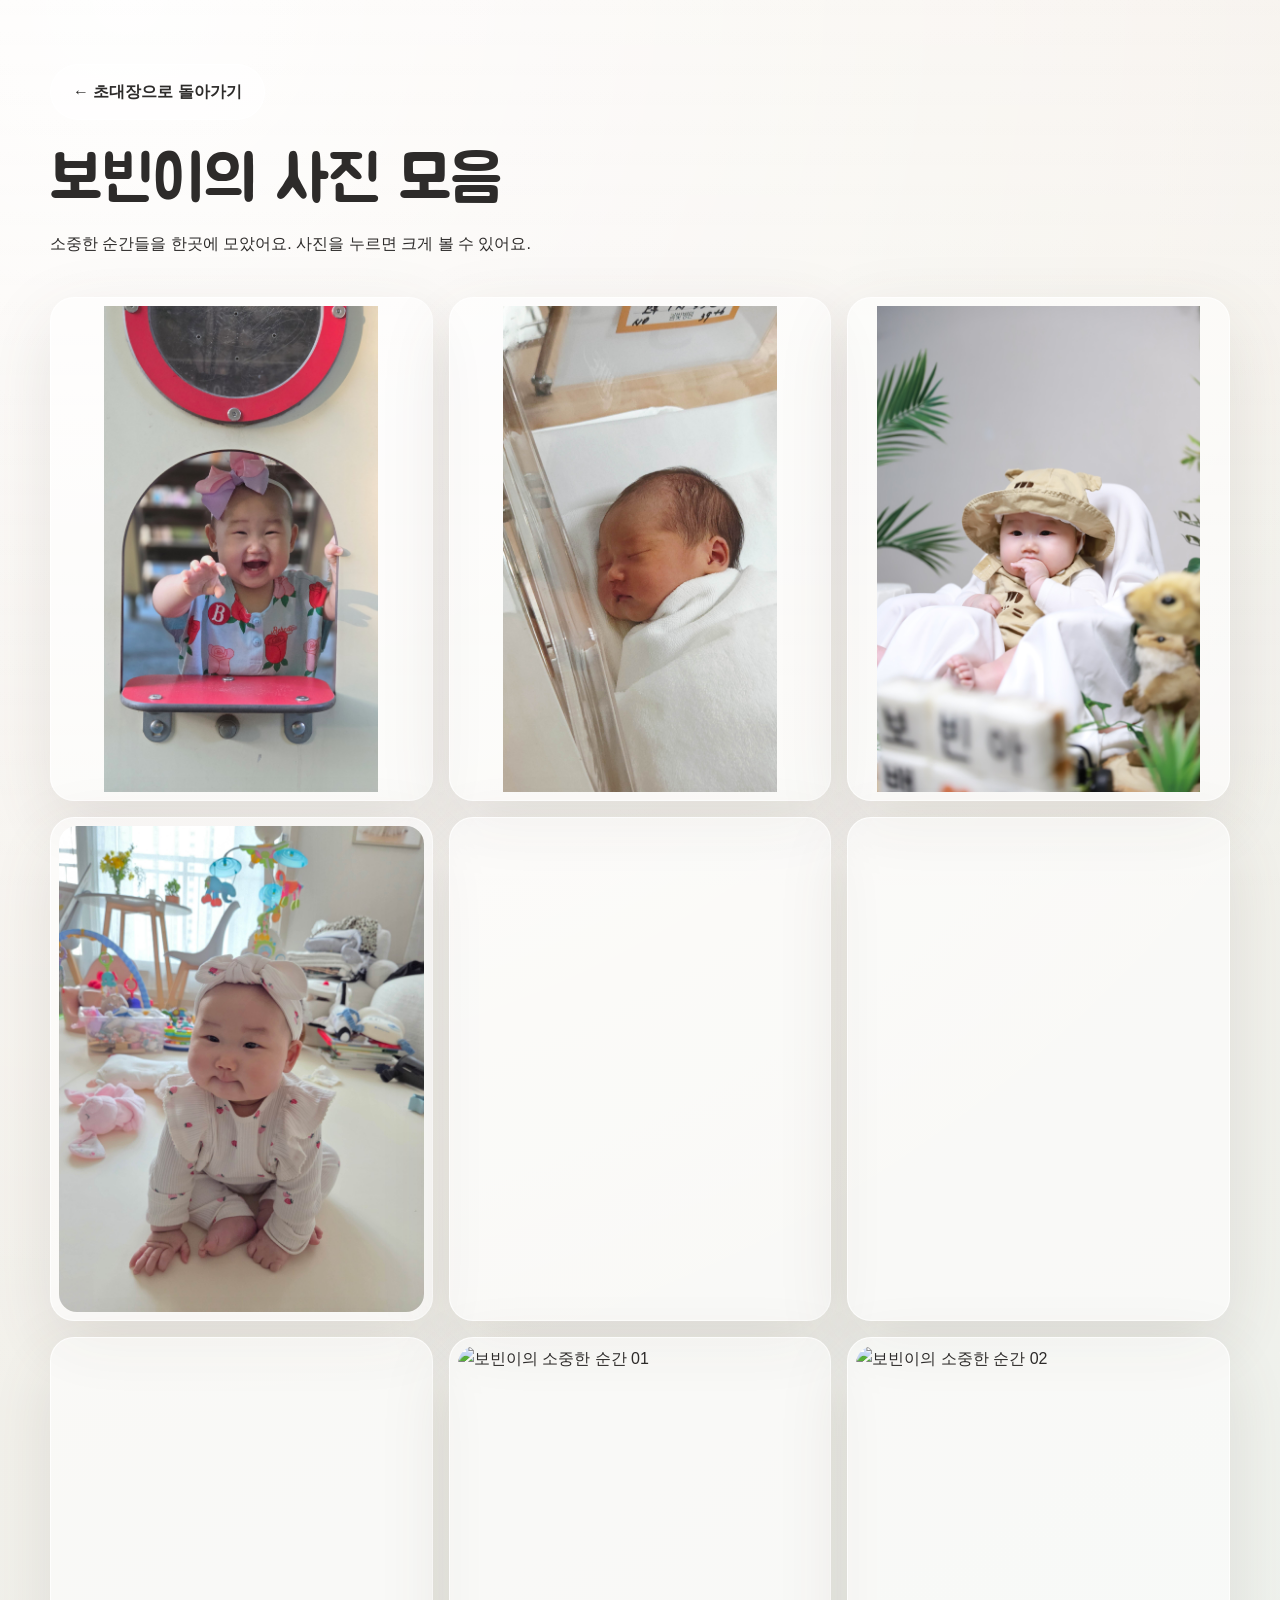
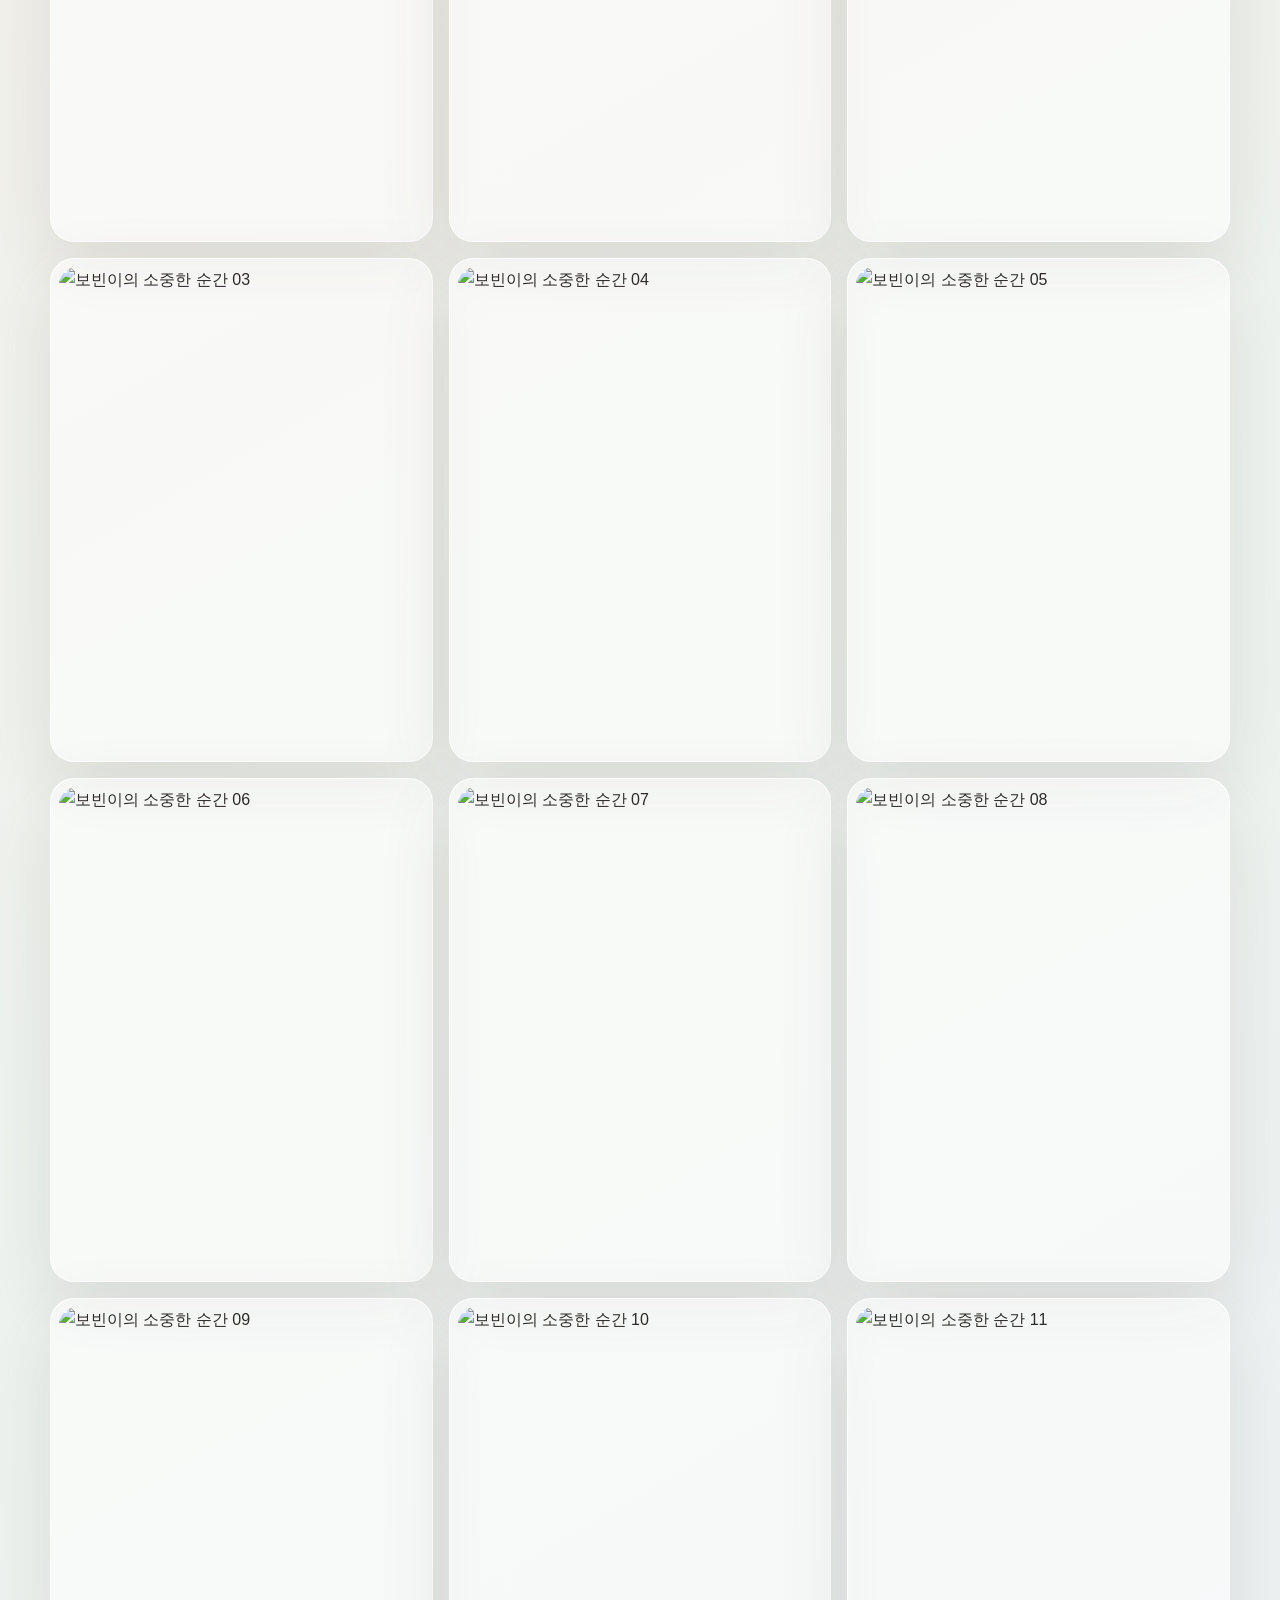
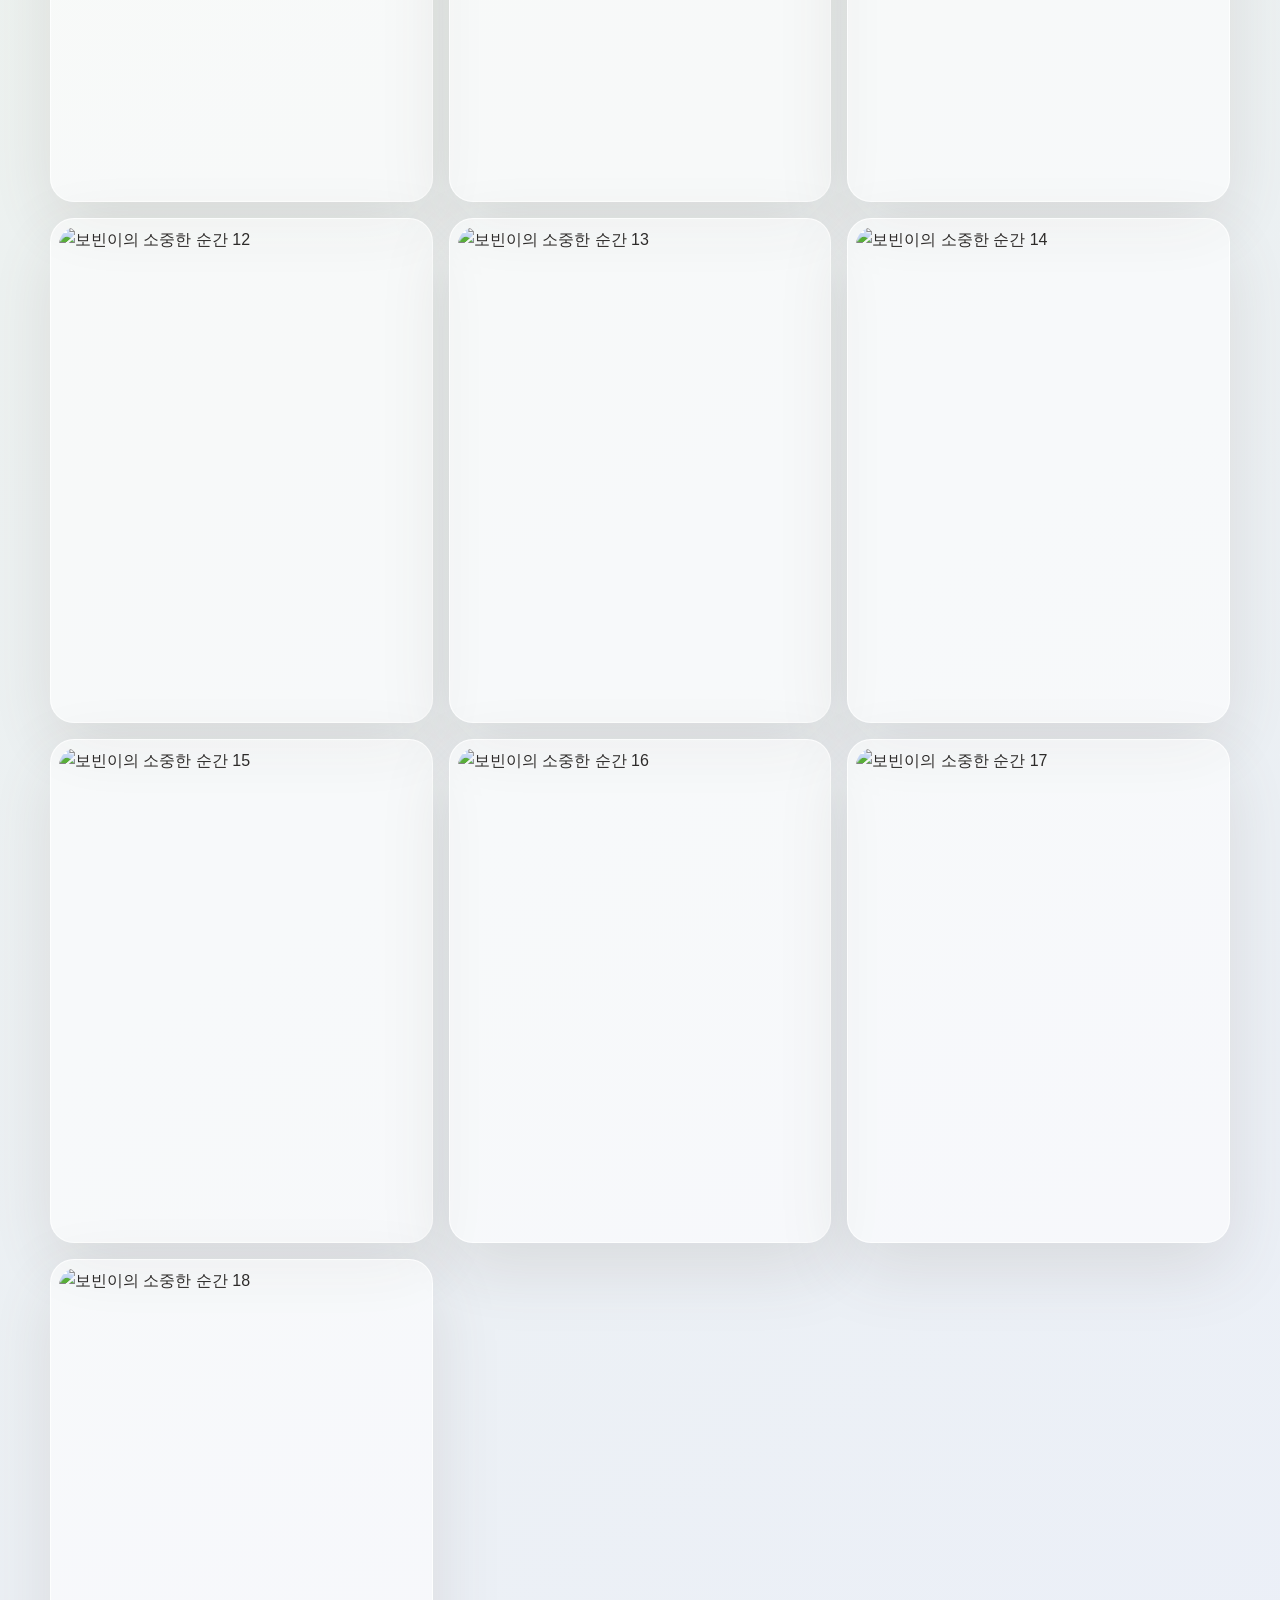
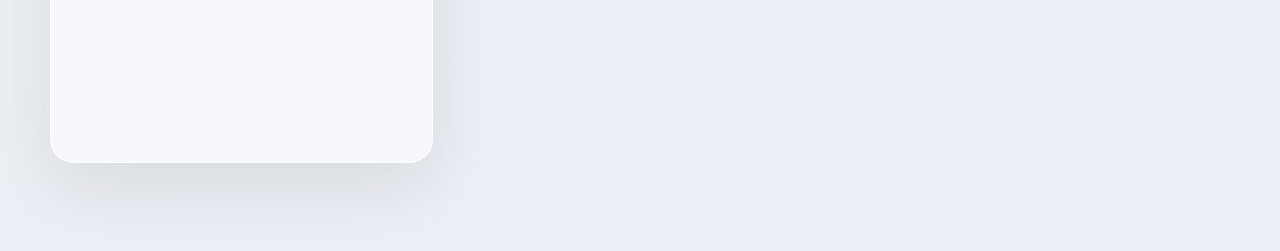
==== all-photos.html @ 9f77b9da "Add files via upload" ====
<!DOCTYPE html>
<html lang="ko">
<head>
<meta charset="UTF-8">
<meta name="viewport" content="width=device-width, initial-scale=1">
<title>보빈이의 사진 모음</title>
<link rel="stylesheet" href="https://fonts.googleapis.com/css2?family=Jua&display=swap">
<link rel="stylesheet" href="styles.css?v=all-photos-6">
<style>
.album-heading { padding: 36px 0 24px; }
.album-heading h1 { font-size: clamp(36px, 7vw, 64px); margin: 24px 0 12px; }
.album-grid { display:grid; grid-template-columns:repeat(3,minmax(0,1fr)); gap:16px; }
.album-grid a { padding:8px; border-radius:24px; background:var(--glass-strong); border:1px solid var(--line); box-shadow:var(--shadow); }
.album-grid img { aspect-ratio:3 / 4; object-fit:contain; border-radius:18px; height:auto; }
.album-grid a:focus-visible { outline:3px solid var(--ink); outline-offset:4px; }
@media(max-width:680px) { .album-grid { grid-template-columns:repeat(2,minmax(0,1fr)); gap:10px; } }
</style>
</head>
<body>
<main class="section">
<header class="album-heading">
<a class="button secondary" href="index.html#gallery">← 초대장으로 돌아가기</a>
<h1>보빈이의 사진 모음</h1>
<p>소중한 순간들을 한곳에 모았어요. 사진을 누르면 크게 볼 수 있어요.</p>
</header>
<div class="album-grid">
<a href="assets/hero-placeholder.jpg" target="_blank" rel="noopener"><img src="assets/hero-placeholder.jpg" alt="보빈이의 첫 생일 사진" loading="lazy" decoding="async"></a>
<a href="assets/photo-1.jpeg" target="_blank" rel="noopener"><img src="assets/photo-1.jpeg" alt="1 month placeholder" loading="lazy" decoding="async"></a>
<a href="assets/photo-2.jpeg" target="_blank" rel="noopener"><img src="assets/photo-2.jpeg" alt="3 months placeholder" loading="lazy" decoding="async"></a>
<a href="assets/photo-3.jpeg" target="_blank" rel="noopener"><img src="assets/photo-3.jpeg" alt="6 months placeholder" loading="lazy" decoding="async"></a>
<a href="assets/photo-4.jpg" target="_blank" rel="noopener"><img src="assets/photo-4.jpg" alt="9 months placeholder" loading="lazy" decoding="async"></a>
<a href="assets/photo-5.jpg" target="_blank" rel="noopener"><img src="assets/photo-5.jpg" alt="12 months placeholder" loading="lazy" decoding="async"></a>
<a href="assets/photo-6.jpeg" target="_blank" rel="noopener"><img src="assets/photo-6.jpeg" alt="12 months placeholder" loading="lazy" decoding="async"></a>
<a href="assets/gallery-01.jpg" target="_blank" rel="noopener"><img src="assets/gallery-01.jpg" alt="보빈이의 소중한 순간 01" loading="lazy" decoding="async"></a>
<a href="assets/gallery-02.jpg" target="_blank" rel="noopener"><img src="assets/gallery-02.jpg" alt="보빈이의 소중한 순간 02" loading="lazy" decoding="async"></a>
<a href="assets/gallery-03.jpg" target="_blank" rel="noopener"><img src="assets/gallery-03.jpg" alt="보빈이의 소중한 순간 03" loading="lazy" decoding="async"></a>
<a href="assets/gallery-04.jpg" target="_blank" rel="noopener"><img src="assets/gallery-04.jpg" alt="보빈이의 소중한 순간 04" loading="lazy" decoding="async"></a>
<a href="assets/gallery-05.jpg" target="_blank" rel="noopener"><img src="assets/gallery-05.jpg" alt="보빈이의 소중한 순간 05" loading="lazy" decoding="async"></a>
<a href="assets/gallery-06.jpg" target="_blank" rel="noopener"><img src="assets/gallery-06.jpg" alt="보빈이의 소중한 순간 06" loading="lazy" decoding="async"></a>
<a href="assets/gallery-07.jpg" target="_blank" rel="noopener"><img src="assets/gallery-07.jpg" alt="보빈이의 소중한 순간 07" loading="lazy" decoding="async"></a>
<a href="assets/gallery-08.jpg" target="_blank" rel="noopener"><img src="assets/gallery-08.jpg" alt="보빈이의 소중한 순간 08" loading="lazy" decoding="async"></a>
<a href="assets/gallery-09.jpg" target="_blank" rel="noopener"><img src="assets/gallery-09.jpg" alt="보빈이의 소중한 순간 09" loading="lazy" decoding="async"></a>
<a href="assets/gallery-10.jpg" target="_blank" rel="noopener"><img src="assets/gallery-10.jpg" alt="보빈이의 소중한 순간 10" loading="lazy" decoding="async"></a>
<a href="assets/gallery-11.jpg" target="_blank" rel="noopener"><img src="assets/gallery-11.jpg" alt="보빈이의 소중한 순간 11" loading="lazy" decoding="async"></a>
<a href="assets/gallery-12.jpg" target="_blank" rel="noopener"><img src="assets/gallery-12.jpg" alt="보빈이의 소중한 순간 12" loading="lazy" decoding="async"></a>
<a href="assets/gallery-13.jpg" target="_blank" rel="noopener"><img src="assets/gallery-13.jpg" alt="보빈이의 소중한 순간 13" loading="lazy" decoding="async"></a>
<a href="assets/gallery-14.jpg" target="_blank" rel="noopener"><img src="assets/gallery-14.jpg" alt="보빈이의 소중한 순간 14" loading="lazy" decoding="async"></a>
<a href="assets/gallery-15.jpg" target="_blank" rel="noopener"><img src="assets/gallery-15.jpg" alt="보빈이의 소중한 순간 15" loading="lazy" decoding="async"></a>
<a href="assets/gallery-16.jpg" target="_blank" rel="noopener"><img src="assets/gallery-16.jpg" alt="보빈이의 소중한 순간 16" loading="lazy" decoding="async"></a>
<a href="assets/gallery-17.jpg" target="_blank" rel="noopener"><img src="assets/gallery-17.jpg" alt="보빈이의 소중한 순간 17" loading="lazy" decoding="async"></a>
<a href="assets/gallery-18.jpg" target="_blank" rel="noopener"><img src="assets/gallery-18.jpg" alt="보빈이의 소중한 순간 18" loading="lazy" decoding="async"></a>
</div>
</main>
</body>
</html>
---- styles.css ----
:root {
  --font-display: 'Jua', 'Pretendard', 'Apple SD Gothic Neo', 'Noto Sans KR', 'Malgun Gothic', sans-serif;
  --font-body: 'Pretendard', 
                 'Apple SD Gothic Neo',
                 'Noto Sans KR',
                 sans-serif;

  --font-text: "Pretendard Variable", Pretendard, -apple-system, BlinkMacSystemFont,
    "Apple SD Gothic Neo", "Noto Sans KR", "Malgun Gothic", "Segoe UI", sans-serif;
  --bg: #f5f0ea;
  --ink: #2d2b2a;
  --muted: #756f69;
  --glass: rgba(255, 255, 255, 0.34);
  --glass-strong: rgba(255, 255, 255, 0.56);
  --line: rgba(255, 255, 255, 0.72);
  --shadow: 0 24px 70px rgba(84, 72, 62, 0.13);
  --radius: 32px;
}

* { box-sizing: border-box; }
html { scroll-behavior: smooth; }
body {
  margin: 0;
  color: var(--ink);
  font-family: var(--font-text);
  font-size: 16px;
  line-height: 1.65;
  word-break: keep-all;
  overflow-wrap: anywhere;
  background:
    radial-gradient(circle at 10% 0%, rgba(255,255,255,.96), transparent 28%),
    linear-gradient(150deg, #f7efe7 0%, #eef3ef 48%, #ebeff8 100%);
  min-height: 100vh;
  overflow-x: hidden;
}

body::before {
  content: "";
  position: fixed;
  inset: 0;
  pointer-events: none;
  background: linear-gradient(rgba(255,255,255,.15), rgba(255,255,255,.03));
  z-index: -1;
}

a { color: inherit; text-decoration: none; }
img { width: 100%; display: block; }

.section {
  width: min(1180px, calc(100% - 32px));
  margin: 0 auto;
  padding: 28px 0 88px;
}

.hero { padding-top: 20px; }
.nav {
  position: sticky;
  top: 14px;
  z-index: 20;
  display: flex;
  justify-content: space-between;
  align-items: center;
  margin-bottom: 34px;
}

.glass-panel,
.glass-pill,
.glass-frame {
  background: linear-gradient(145deg, rgba(255,255,255,.62), rgba(255,255,255,.20));
  border: 1px solid var(--line);
  box-shadow: var(--shadow), inset 0 1px 0 rgba(255,255,255,.85);
  backdrop-filter: blur(24px) saturate(140%);
  -webkit-backdrop-filter: blur(24px) saturate(140%);
}

.glass-panel { border-radius: var(--radius); }
.glass-pill { border-radius: 999px; padding: 12px 18px; }
.glass-frame { border-radius: 38px; padding: 12px; }

.brand { font-weight: 600; letter-spacing: .06em; }
.nav-links { display: flex; gap: 18px; font-size: 14px; color: var(--muted); }
.nav-links a:hover { color: var(--ink); }

.hero-grid {
  display: grid;
  grid-template-columns: 1.05fr .95fr;
  gap: 24px;
  align-items: stretch;
}

.hero-copy {
  min-height: 620px;
  padding: clamp(34px, 6vw, 72px);
  display: flex;
  flex-direction: column;
  justify-content: center;
}

.eyebrow {
  margin: 0 0 18px;
  font-size: 12px;
  letter-spacing: .08em;
  font-weight: 600;
  color: var(--muted);
}

h1, h2, p { margin-top: 0; }
h1 {
  font-size: clamp(56px, 8vw, 112px);
  line-height: 1.16;
  letter-spacing: -.025em;
  margin-bottom: 28px;
  font-weight: 500;
}
/* A quiet, Korean-capable display treatment without synthetic italics. */
.display-name, .serif { font-family: var(--font-text); font-style: normal; font-weight: 400; }
h1, h2, .quote { text-wrap: balance; }
button, input, select, textarea { font: inherit; }
.hero-grid > *, .party-card > *, .details-grid > * { min-width: 0; }
.hero-sub { font-size: clamp(22px, 2.7vw, 34px); line-height: 1.45; color: #4c4844; }
.hero-meta { display: flex; gap: 10px; flex-wrap: wrap; color: var(--muted); margin: 8px 0 26px; }

.hero-photo {
  position: relative;
  min-height: 620px;
  overflow: hidden;
}
.hero-photo img { height: 100%; object-fit: cover; border-radius: 28px; }
.floating-tag { position: absolute; right: 30px; bottom: 30px; font-size: 14px; }

.button {
  display: inline-flex;
  width: fit-content;
  align-items: center;
  justify-content: center;
  padding: 14px 22px;
  border-radius: 999px;
  font-weight: 600;
  transition: transform .25s ease, box-shadow .25s ease, background .25s ease;
}
.button:hover { transform: translateY(-2px); }
.button.primary { background: rgba(45,43,42,.92); color: white; box-shadow: 0 12px 24px rgba(45,43,42,.16); }
.button.secondary { background: var(--glass-strong); border: 1px solid rgba(255,255,255,.8); }
.button.large { padding: 16px 28px; }

.section-heading { max-width: 720px; margin-bottom: 30px; }
h2 { font-size: clamp(42px, 6vw, 76px); line-height: 1.25; letter-spacing: -.025em; font-weight: 500; margin-bottom: 18px; }
.section-heading > p:last-child, .soft-copy, .rsvp-card > p { color: var(--muted); font-size: 18px; line-height: 1.6; }

.timeline-grid {
  display: grid;
  grid-template-columns: repeat(2, minmax(0,1fr));
  gap: 20px;
}
.memory-card { padding: 12px; overflow: hidden; }
.memory-card img { aspect-ratio: 3 / 5; object-fit: cover; border-radius: 24px; }
.memory-card > div { display: flex; align-items: baseline; gap: 9px; padding: 18px 8px 8px; }
.memory-card span { font-size: 42px; font-weight: 600; letter-spacing: -.04em; }
.memory-card p { margin: 0; font-size: 12px; letter-spacing: .06em; color: var(--muted); }
.memory-card.wide { grid-column: 1 / -1; }
.memory-card.wide img { aspect-ratio: 1 / 1; }

.party-card {
  padding: clamp(30px, 5vw, 62px);
  display: grid;
  grid-template-columns: 1fr 1fr;
  gap: 36px 56px;
}
.details-grid { display: grid; grid-template-columns: 1fr 1fr; gap: 18px; }
.detail-block { padding: 22px; border-radius: 24px; background: rgba(255,255,255,.28); border: 1px solid rgba(255,255,255,.55); }
.detail-block.full { grid-column: 1 / -1; }
.detail-block span { display: block; font-size: 11px; letter-spacing: .06em; color: var(--muted); margin-bottom: 10px; }
.detail-block strong { font-size: 20px; }
.detail-block p { color: var(--muted); margin: 6px 0 0; }
.button-row { grid-column: 1 / -1; display: flex; gap: 12px; flex-wrap: wrap; }

.quote-section { padding-top: 14px; }
.quote-card { text-align: center; padding: 70px 24px; }
.quote-mark { font-family: var(--font-text); font-size: 90px; line-height: .5; margin-bottom: 22px; opacity: .35; }
.quote { font-family: var(--font-text); font-style: normal; font-weight: 400; letter-spacing: -.015em; font-size: clamp(30px, 5vw, 56px); line-height: 1.45; }
.signature { color: var(--muted); margin-bottom: 0; }

.rsvp-card { text-align: center; padding: clamp(44px, 7vw, 90px) 24px; }
.rsvp-card p { max-width: 620px; margin: 0 auto 26px; }
.rsvp-card .button { margin: 0 auto; }

.footer { padding-bottom: 36px; display: flex; justify-content: center; }
.footer-pill { font-size: 13px; color: var(--muted); }

.ambient {
  position: fixed;
  border-radius: 50%;
  filter: blur(40px);
  opacity: .45;
  z-index: -2;
  animation: float 16s ease-in-out infinite alternate;
}
.ambient-one { width: 340px; height: 340px; background: #ffd8c4; top: 8%; left: -80px; }
.ambient-two { width: 420px; height: 420px; background: #cfdcff; top: 36%; right: -140px; animation-delay: -5s; }
.ambient-three { width: 300px; height: 300px; background: #d6eadf; bottom: 4%; left: 22%; animation-delay: -9s; }

.reveal { opacity: 0; transform: translateY(24px); transition: opacity .8s ease, transform .8s ease; }
.reveal.visible { opacity: 1; transform: none; }
.delay-1 { transition-delay: .12s; }

@keyframes float {
  from { transform: translate3d(0,0,0) scale(1); }
  to { transform: translate3d(30px,-20px,0) scale(1.08); }
}

@media (max-width: 820px) {
  .section { width: min(100% - 20px, 680px); padding-bottom: 62px; }
  .nav { top: 8px; flex-wrap: wrap; gap: 10px; }
  .nav-links { gap: 12px; }
  .hero-grid, .party-card { grid-template-columns: 1fr; }
  .hero-copy, .hero-photo { min-height: auto; }
  .hero-copy { padding: 42px 28px; }
  .hero-photo { aspect-ratio: 4 / 5; }
  .timeline-grid { gap: 12px; }
  .memory-card { padding: 8px; }
  .memory-card span { font-size: 34px; }
  .party-card { gap: 24px; }
}

@media (max-width: 520px) {
  .nav-links a:nth-child(1) { display: none; }
  .hero-copy { padding: 38px 24px; border-radius: 28px; }
  h1 { font-size: clamp(40px, 11vw, 58px); }
  .hero-sub { font-size: 23px; }
  .timeline-grid { grid-template-columns: 1fr; }
  .memory-card.wide { grid-column: auto; }
  .memory-card.wide img { aspect-ratio: 4 / 3; }
  .details-grid { grid-template-columns: 1fr; }
  .detail-block.full { grid-column: auto; }
  .button-row .button { flex: 1; }
}

@media (prefers-reduced-motion: reduce) {
  *, *::before, *::after { scroll-behavior: auto !important; animation: none !important; transition: none !important; }
  .reveal { opacity: 1; transform: none; }
}

/* Use the loaded Jua font for display text at every screen size. */
h1, h2, h3, .baby-name, .display-name, .serif,
.hero-title, .section-title, .brand, .eyebrow,
.floating-tag, .memory-card span, .memory-card p,
.detail-block > span {
  font-family: var(--font-display);
  font-weight: 400;
  font-style: normal;
  letter-spacing: 0;
}

/* Supporting copy and controls retain the readable Korean sans-serif. */
.button, button, input, select, textarea {
  font-family: var(--font-text);
}

/* One shared glass frame for the invitation and hero photograph. */
.hero-card {
  gap: 0;
  padding: 12px;
  overflow: hidden;
}
.hero-card .hero-copy {
  min-height: 0;
  padding: clamp(28px, 4vw, 56px);
}
.hero-card .hero-photo {
  min-height: 0;
  border-radius: 24px;
  overflow: hidden;
}
.hero-card .hero-photo img {
  height: 100%;
  min-height: 100%;
  object-fit: cover;
  border-radius: 24px;
}
@media (max-width: 820px) {
  .hero-card .hero-copy { padding: 30px 20px; }
  .hero-card .hero-photo { aspect-ratio: 4 / 5; }
  .hero-card .floating-tag { right: 16px; bottom: 16px; }
}
@media (max-width: 520px) {
  .hero-card { padding: 10px; border-radius: 28px; }
  .hero-card .hero-copy { padding: 26px 14px 30px; }
  .hero-card .hero-photo,
  .hero-card .hero-photo img { border-radius: 20px; }
}

/* One photo at a time, in a shared glass frame. */
.gallery-slider { width: min(100%, 620px); margin: 0 auto; padding: 12px; }
.gallery-viewport { overflow: hidden; border-radius: 22px; touch-action: pan-y pinch-zoom; }
.gallery-slide[hidden] { display: none; }
.gallery-slide img { width: 100%; height: auto; aspect-ratio: 3 / 4; object-fit: contain; background: rgba(255,255,255,.3); }
.gallery-controls { display: flex; align-items: center; justify-content: center; gap: 28px; padding: 16px 0 4px; }
.gallery-controls button { width: 48px; height: 48px; border-radius: 50%; border: 1px solid var(--line); background: var(--glass-strong); color: var(--ink); cursor: pointer; font-size: 22px; }
.gallery-controls button:hover { background: white; }
.gallery-counter { min-width: 64px; text-align: center; font-variant-numeric: tabular-nums; }
.gallery-slider:focus-visible, .gallery-controls button:focus-visible { outline: 3px solid var(--ink); outline-offset: 4px; }
@media (max-width: 520px) { .gallery-slider { padding: 8px; border-radius: 28px; } .gallery-viewport { border-radius: 20px; } }
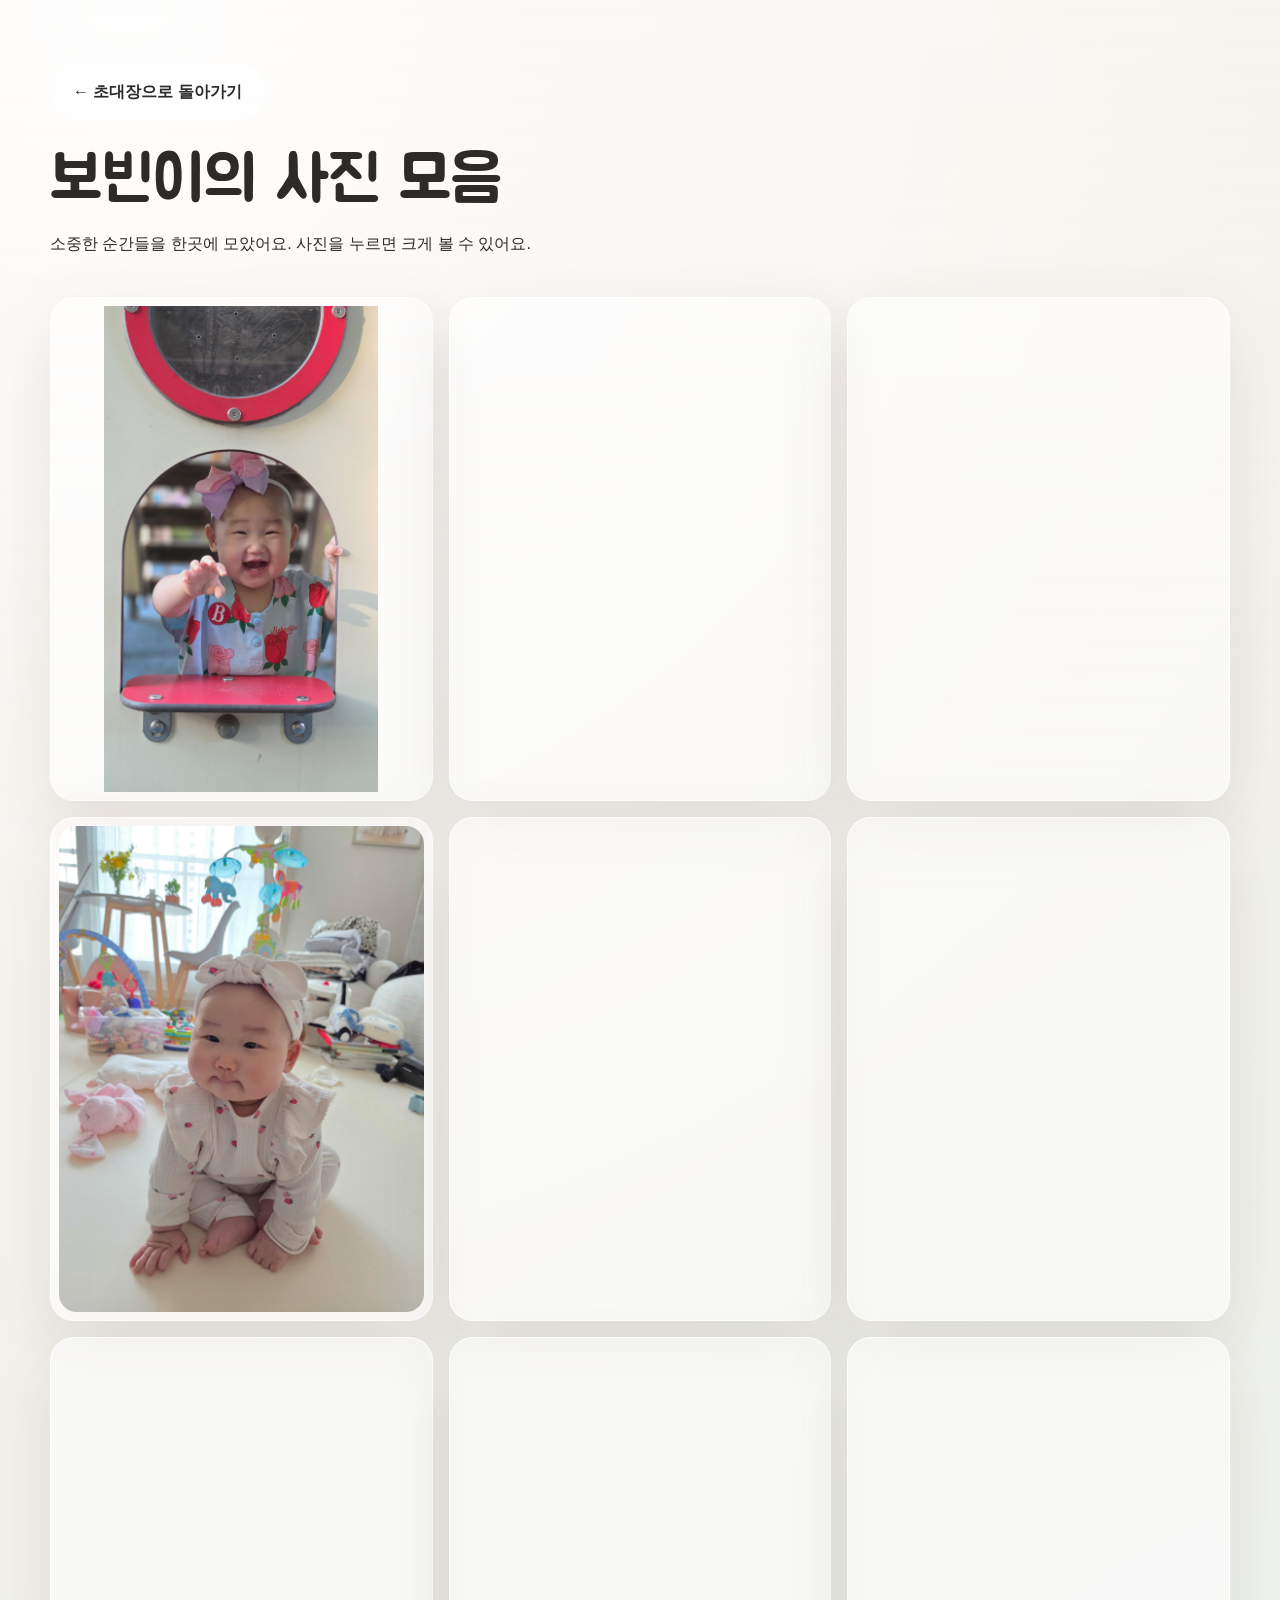
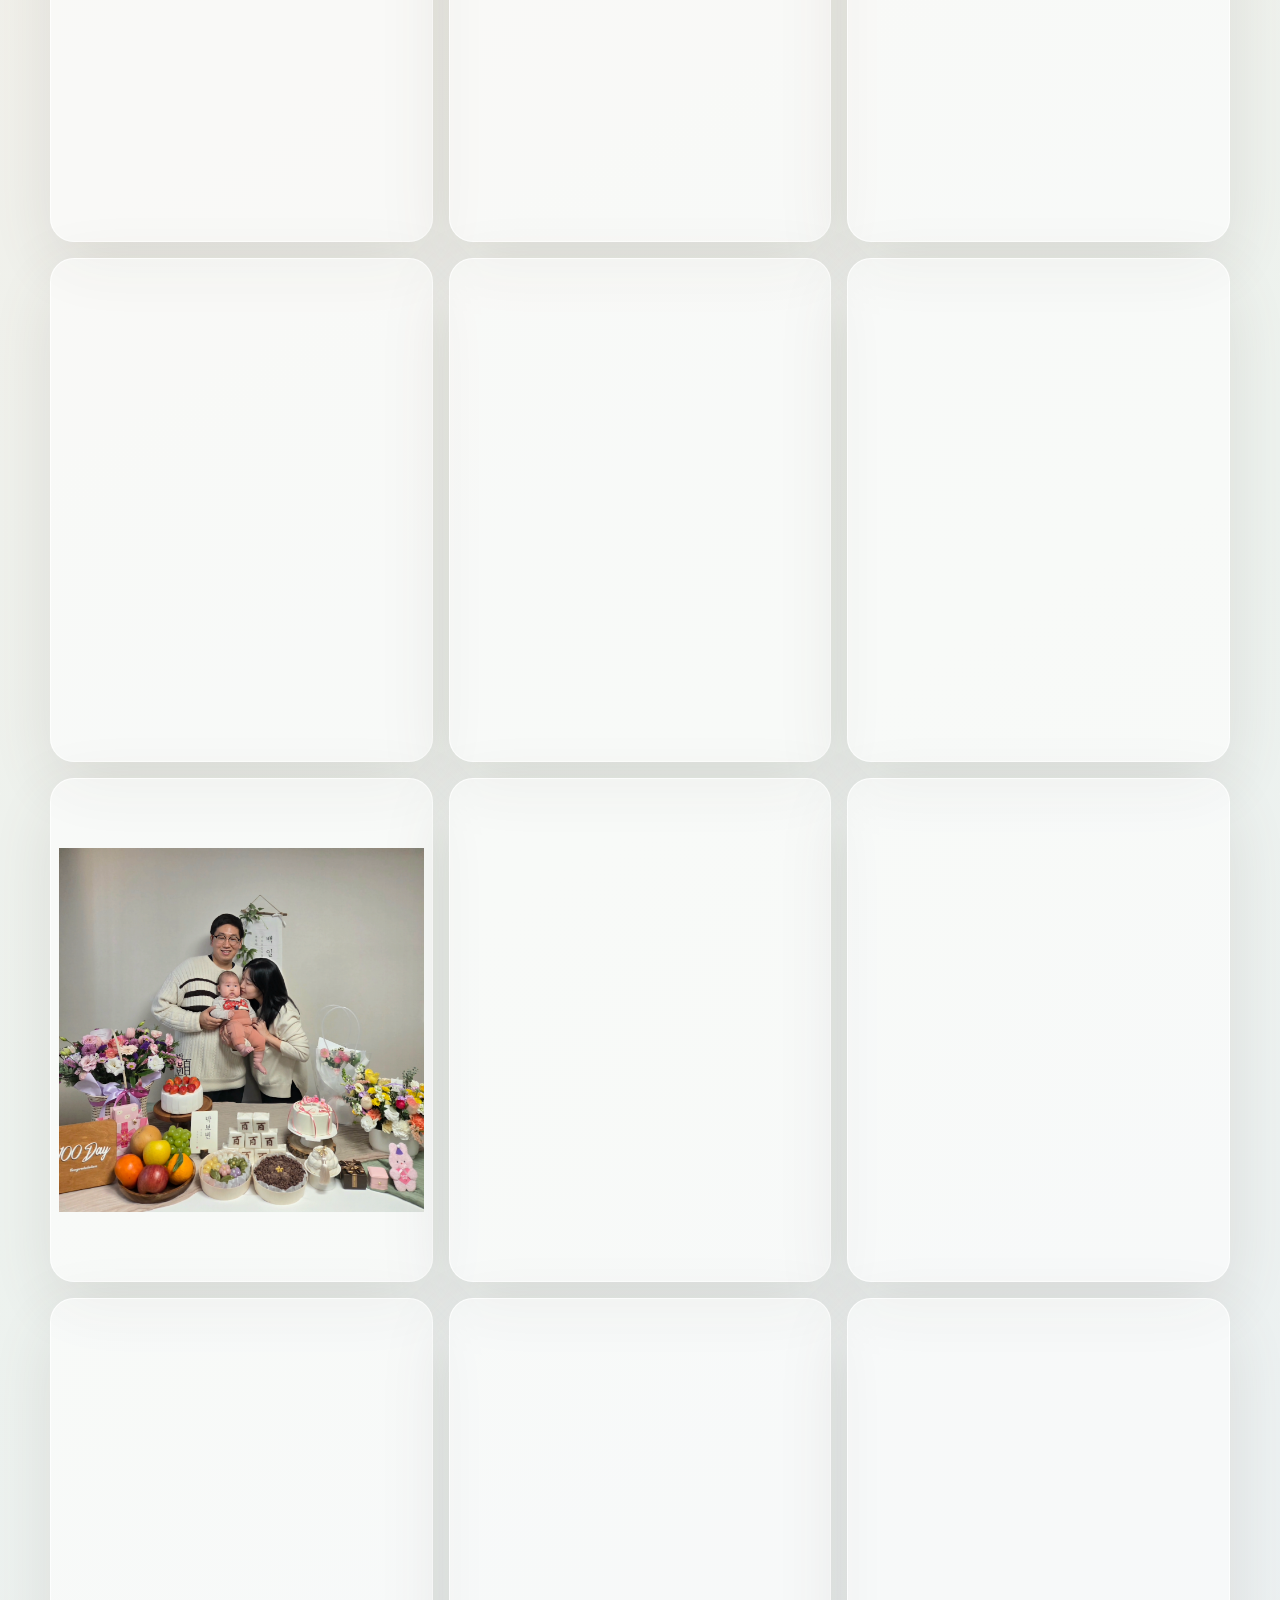
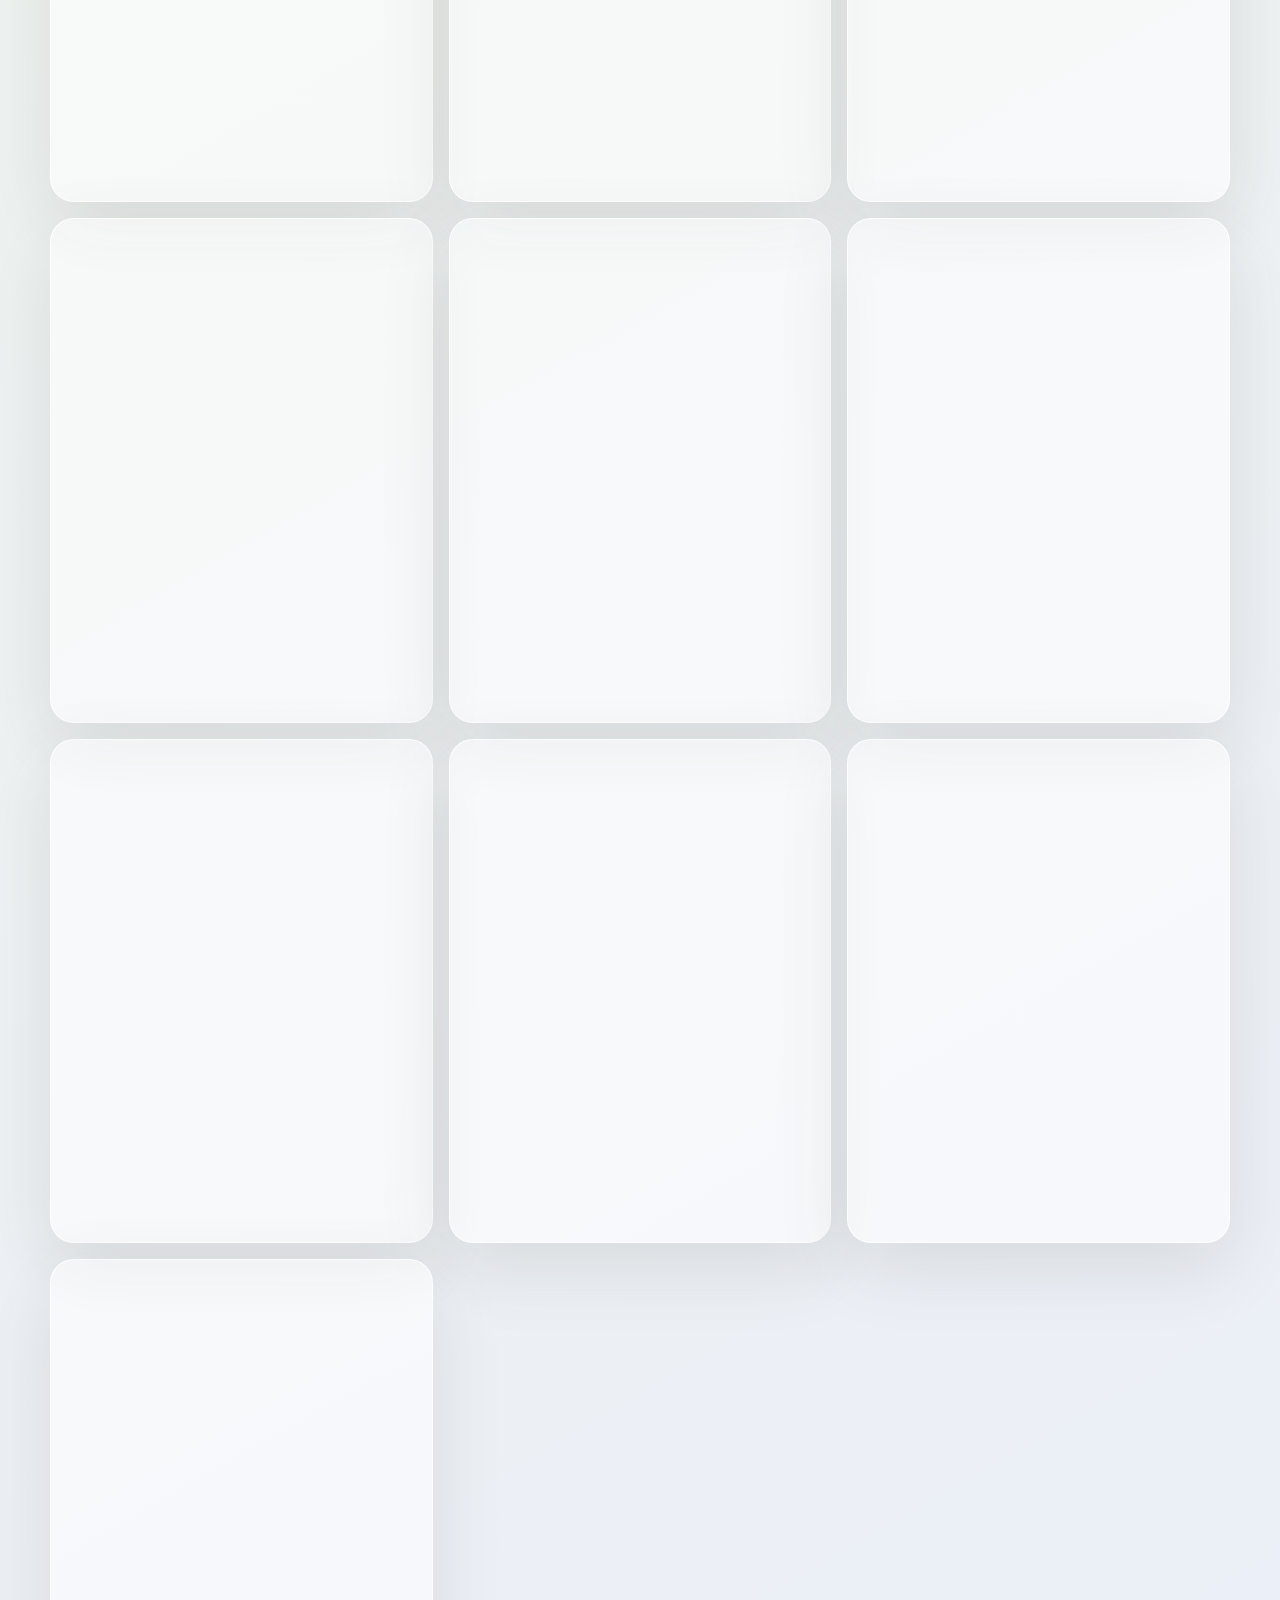
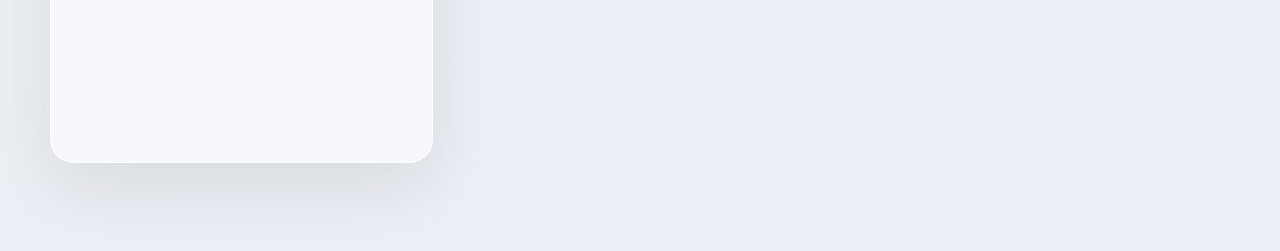
==== commit 3a7932c1: "Add files via upload" ====
--- a/all-photos.html
+++ b/all-photos.html
@@ -31,24 +31,24 @@
 <a href="assets/photo-4.jpg" target="_blank" rel="noopener"><img src="assets/photo-4.jpg" alt="9 months placeholder" loading="lazy" decoding="async"></a>
 <a href="assets/photo-5.jpg" target="_blank" rel="noopener"><img src="assets/photo-5.jpg" alt="12 months placeholder" loading="lazy" decoding="async"></a>
 <a href="assets/photo-6.jpeg" target="_blank" rel="noopener"><img src="assets/photo-6.jpeg" alt="12 months placeholder" loading="lazy" decoding="async"></a>
-<a href="assets/gallery-01.jpg" target="_blank" rel="noopener"><img src="assets/gallery-01.jpg" alt="보빈이의 소중한 순간 01" loading="lazy" decoding="async"></a>
-<a href="assets/gallery-02.jpg" target="_blank" rel="noopener"><img src="assets/gallery-02.jpg" alt="보빈이의 소중한 순간 02" loading="lazy" decoding="async"></a>
-<a href="assets/gallery-03.jpg" target="_blank" rel="noopener"><img src="assets/gallery-03.jpg" alt="보빈이의 소중한 순간 03" loading="lazy" decoding="async"></a>
-<a href="assets/gallery-04.jpg" target="_blank" rel="noopener"><img src="assets/gallery-04.jpg" alt="보빈이의 소중한 순간 04" loading="lazy" decoding="async"></a>
-<a href="assets/gallery-05.jpg" target="_blank" rel="noopener"><img src="assets/gallery-05.jpg" alt="보빈이의 소중한 순간 05" loading="lazy" decoding="async"></a>
-<a href="assets/gallery-06.jpg" target="_blank" rel="noopener"><img src="assets/gallery-06.jpg" alt="보빈이의 소중한 순간 06" loading="lazy" decoding="async"></a>
-<a href="assets/gallery-07.jpg" target="_blank" rel="noopener"><img src="assets/gallery-07.jpg" alt="보빈이의 소중한 순간 07" loading="lazy" decoding="async"></a>
-<a href="assets/gallery-08.jpg" target="_blank" rel="noopener"><img src="assets/gallery-08.jpg" alt="보빈이의 소중한 순간 08" loading="lazy" decoding="async"></a>
-<a href="assets/gallery-09.jpg" target="_blank" rel="noopener"><img src="assets/gallery-09.jpg" alt="보빈이의 소중한 순간 09" loading="lazy" decoding="async"></a>
-<a href="assets/gallery-10.jpg" target="_blank" rel="noopener"><img src="assets/gallery-10.jpg" alt="보빈이의 소중한 순간 10" loading="lazy" decoding="async"></a>
-<a href="assets/gallery-11.jpg" target="_blank" rel="noopener"><img src="assets/gallery-11.jpg" alt="보빈이의 소중한 순간 11" loading="lazy" decoding="async"></a>
-<a href="assets/gallery-12.jpg" target="_blank" rel="noopener"><img src="assets/gallery-12.jpg" alt="보빈이의 소중한 순간 12" loading="lazy" decoding="async"></a>
-<a href="assets/gallery-13.jpg" target="_blank" rel="noopener"><img src="assets/gallery-13.jpg" alt="보빈이의 소중한 순간 13" loading="lazy" decoding="async"></a>
-<a href="assets/gallery-14.jpg" target="_blank" rel="noopener"><img src="assets/gallery-14.jpg" alt="보빈이의 소중한 순간 14" loading="lazy" decoding="async"></a>
-<a href="assets/gallery-15.jpg" target="_blank" rel="noopener"><img src="assets/gallery-15.jpg" alt="보빈이의 소중한 순간 15" loading="lazy" decoding="async"></a>
-<a href="assets/gallery-16.jpg" target="_blank" rel="noopener"><img src="assets/gallery-16.jpg" alt="보빈이의 소중한 순간 16" loading="lazy" decoding="async"></a>
-<a href="assets/gallery-17.jpg" target="_blank" rel="noopener"><img src="assets/gallery-17.jpg" alt="보빈이의 소중한 순간 17" loading="lazy" decoding="async"></a>
-<a href="assets/gallery-18.jpg" target="_blank" rel="noopener"><img src="assets/gallery-18.jpg" alt="보빈이의 소중한 순간 18" loading="lazy" decoding="async"></a>
+<a href="assets/gallery-01.jpg" target="_blank" rel="noopener"><img src="assets/gallery - 1.png" alt="보빈이의 소중한 순간 01" loading="lazy" decoding="async"></a>
+<a href="assets/gallery-02.jpg" target="_blank" rel="noopener"><img src="assets/gallery - 2.png" alt="보빈이의 소중한 순간 02" loading="lazy" decoding="async"></a>
+<a href="assets/gallery-03.jpg" target="_blank" rel="noopener"><img src="assets/gallery - 3.png" alt="보빈이의 소중한 순간 03" loading="lazy" decoding="async"></a>
+<a href="assets/gallery-04.jpg" target="_blank" rel="noopener"><img src="assets/gallery - 4.png" alt="보빈이의 소중한 순간 04" loading="lazy" decoding="async"></a>
+<a href="assets/gallery-05.jpg" target="_blank" rel="noopener"><img src="assets/gallery - 5.png" alt="보빈이의 소중한 순간 05" loading="lazy" decoding="async"></a>
+<a href="assets/gallery-06.jpg" target="_blank" rel="noopener"><img src="assets/gallery - 6.png" alt="보빈이의 소중한 순간 06" loading="lazy" decoding="async"></a>
+<a href="assets/gallery-07.jpg" target="_blank" rel="noopener"><img src="assets/gallery - 7.png" alt="보빈이의 소중한 순간 07" loading="lazy" decoding="async"></a>
+<a href="assets/gallery-08.jpg" target="_blank" rel="noopener"><img src="assets/gallery - 8.png" alt="보빈이의 소중한 순간 08" loading="lazy" decoding="async"></a>
+<a href="assets/gallery-09.jpg" target="_blank" rel="noopener"><img src="assets/gallery - 9.png" alt="보빈이의 소중한 순간 09" loading="lazy" decoding="async"></a>
+<a href="assets/gallery-10.jpg" target="_blank" rel="noopener"><img src="assets/gallery - 10.png" alt="보빈이의 소중한 순간 10" loading="lazy" decoding="async"></a>
+<a href="assets/gallery-11.jpg" target="_blank" rel="noopener"><img src="assets/gallery - 11.png" alt="보빈이의 소중한 순간 11" loading="lazy" decoding="async"></a>
+<a href="assets/gallery-12.jpg" target="_blank" rel="noopener"><img src="assets/gallery - 12.png" alt="보빈이의 소중한 순간 12" loading="lazy" decoding="async"></a>
+<a href="assets/gallery-13.jpg" target="_blank" rel="noopener"><img src="assets/gallery - 13.png" alt="보빈이의 소중한 순간 13" loading="lazy" decoding="async"></a>
+<a href="assets/gallery-14.jpg" target="_blank" rel="noopener"><img src="assets/gallery - 14.png" alt="보빈이의 소중한 순간 14" loading ="lazy", decoding ="async" /></a>
+<a href="assets/gallery-15.jpg" target="_blank" rel="noopener"><img src="assets/gallery - 15.png" alt="보빈이의 소중한 순간 15" loading ="lazy", decoding="async" /></a>
+<a href="assets/gallery-16.jpg" target="_blank" rel="noopener"><img src="assets/gallery - 16.png" alt="보빈이의 소중한 순간 16" loading="lazy" decoding="async"></a>
+<a href="assets/gallery-17.jpg" target="_blank" rel="noopener"><img src="assets/gallery - 17.png" alt="보빈이의 소중한 순간 17" loading="lazy" decoding="async"></a>
+<a href="assets/gallery-18.jpg" target="_blank" rel="noopener"><img src="assets/gallery - 18.png" alt="보빈이의 소중한 순간 18" loading="lazy" decoding="async"></a>
 </div>
 </main>
 </body>
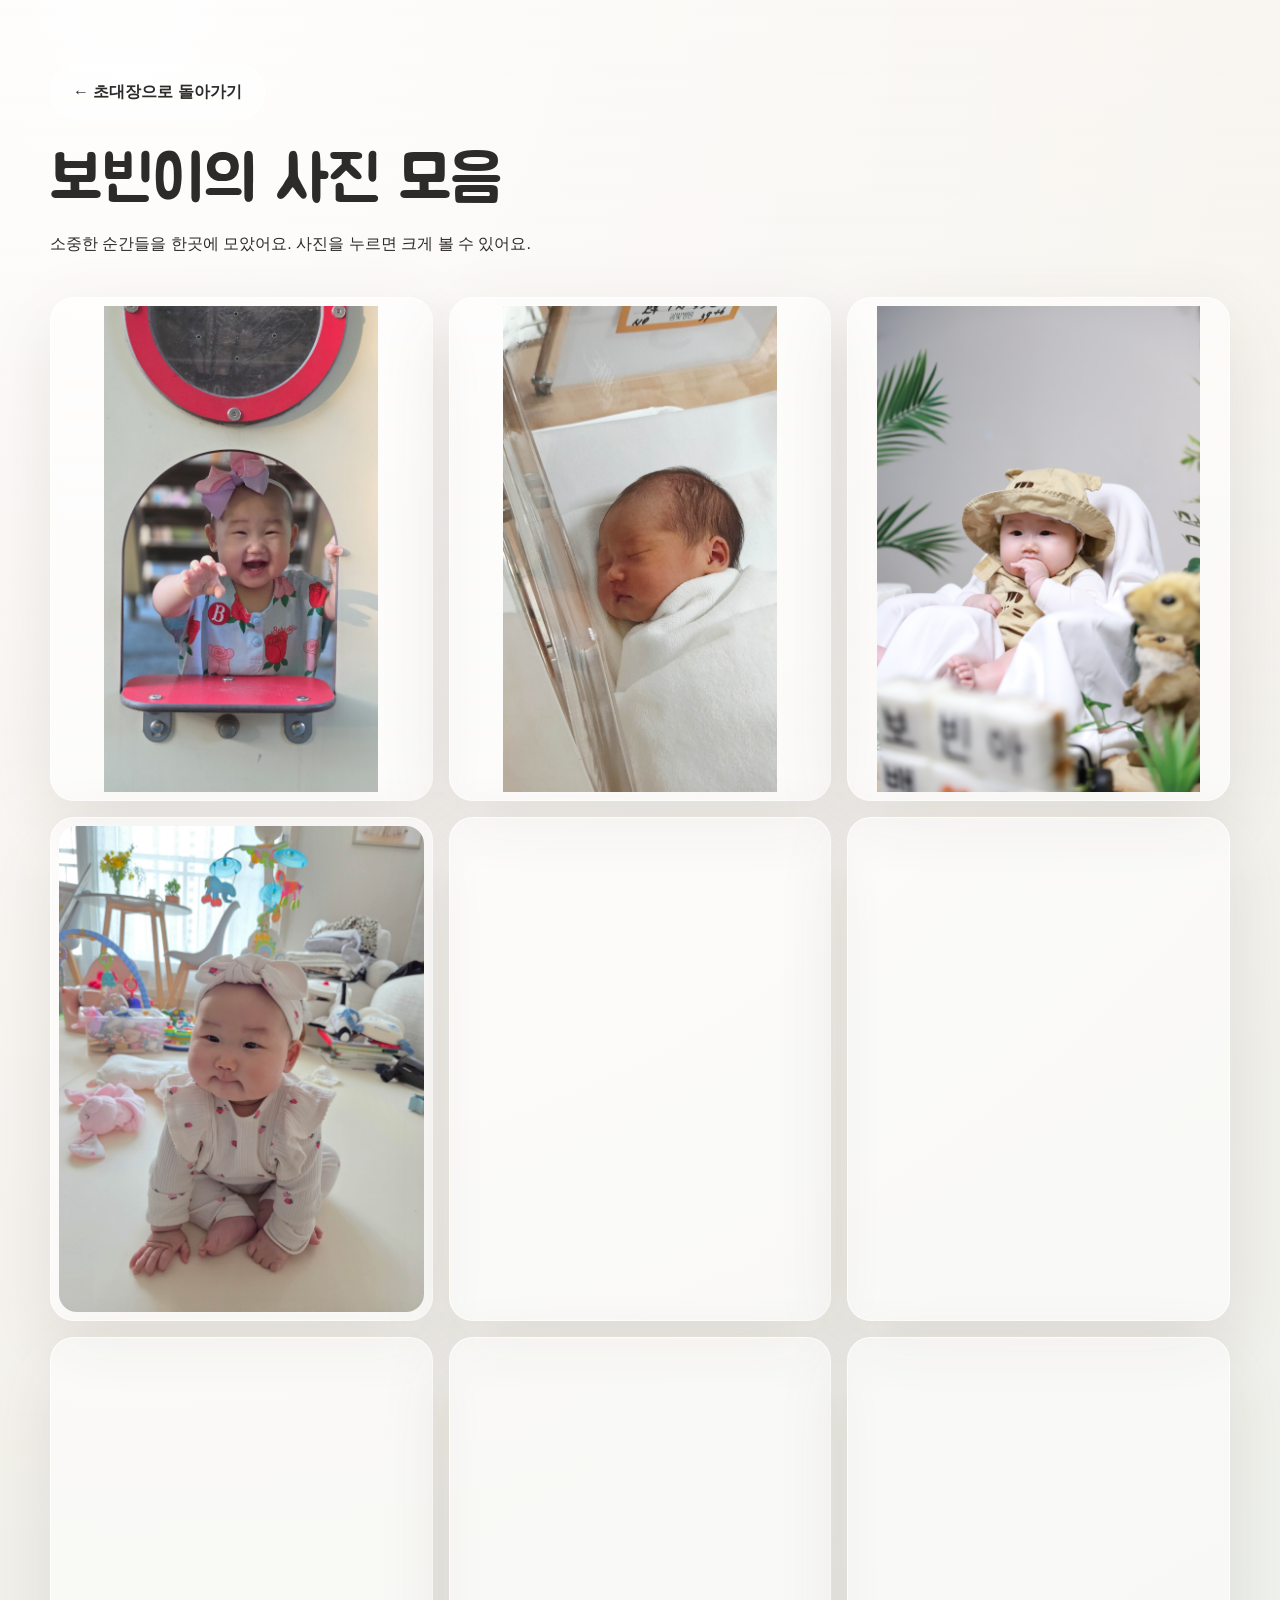
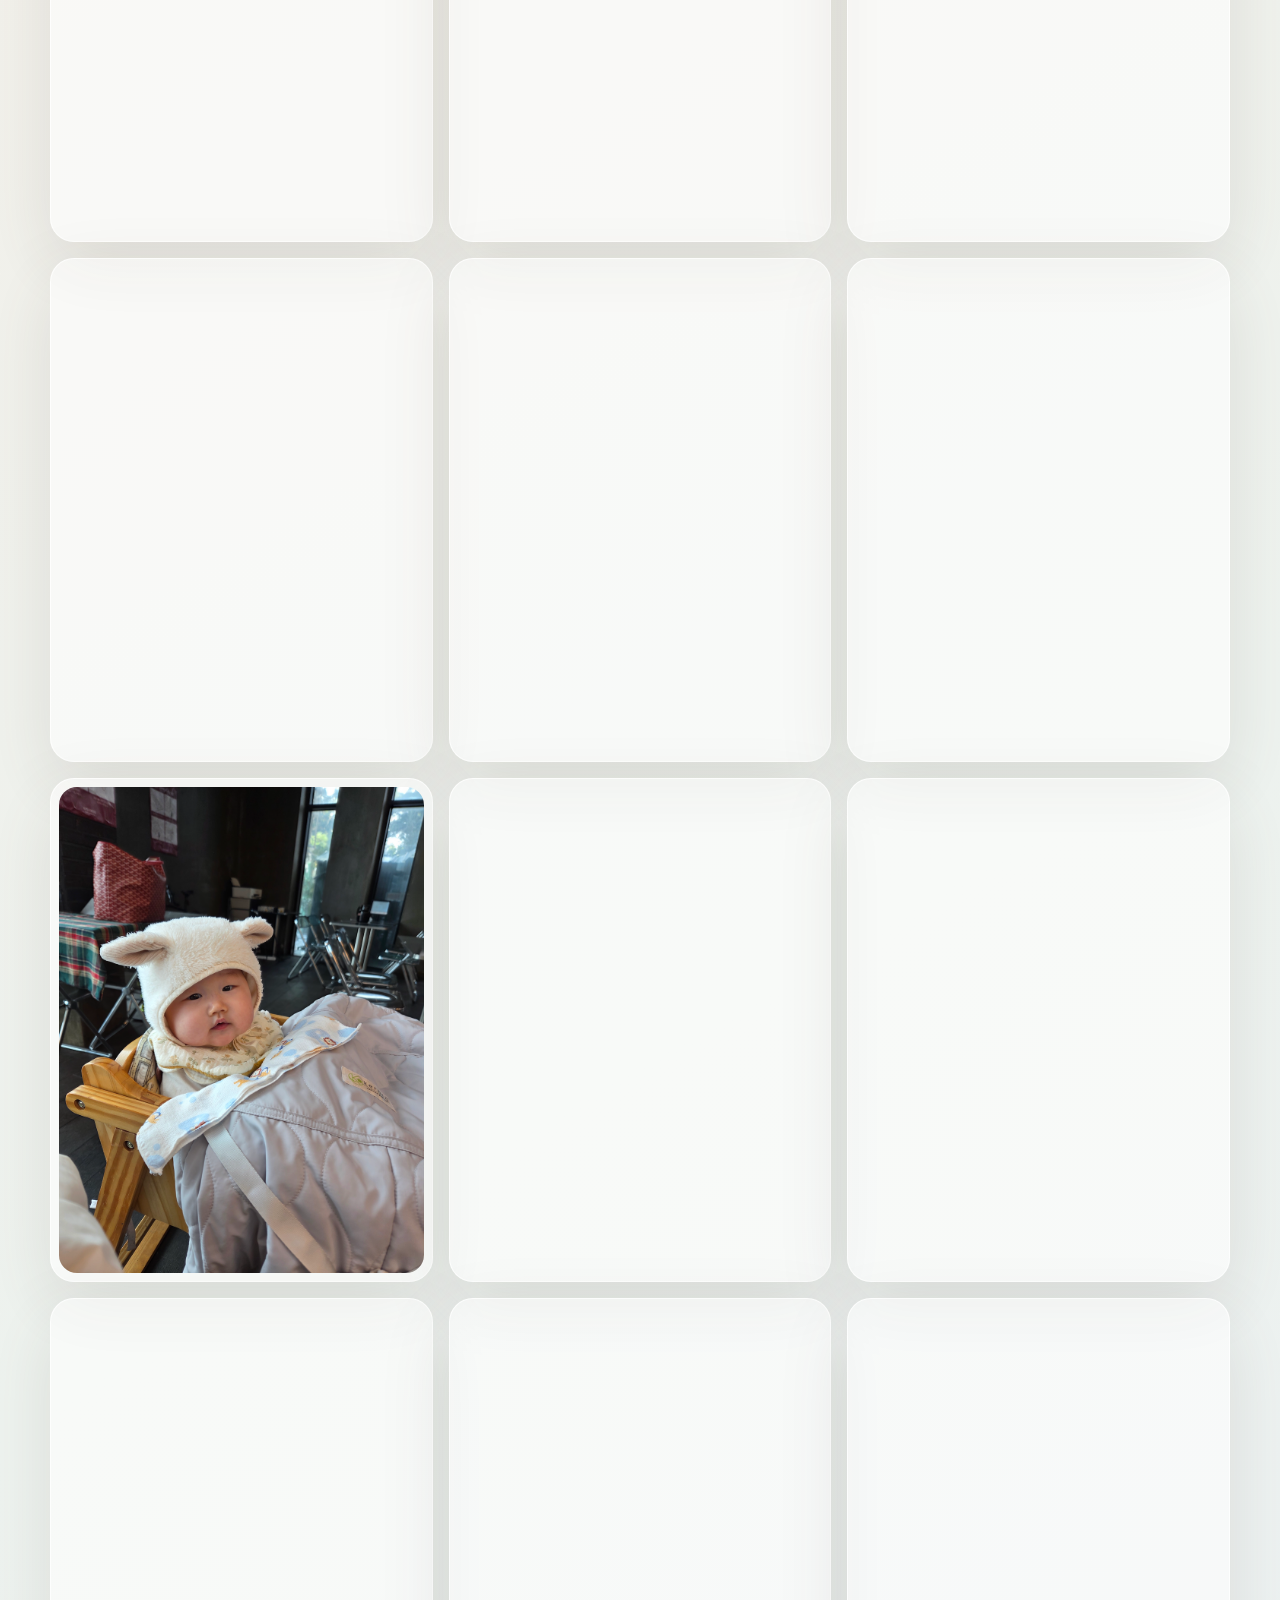
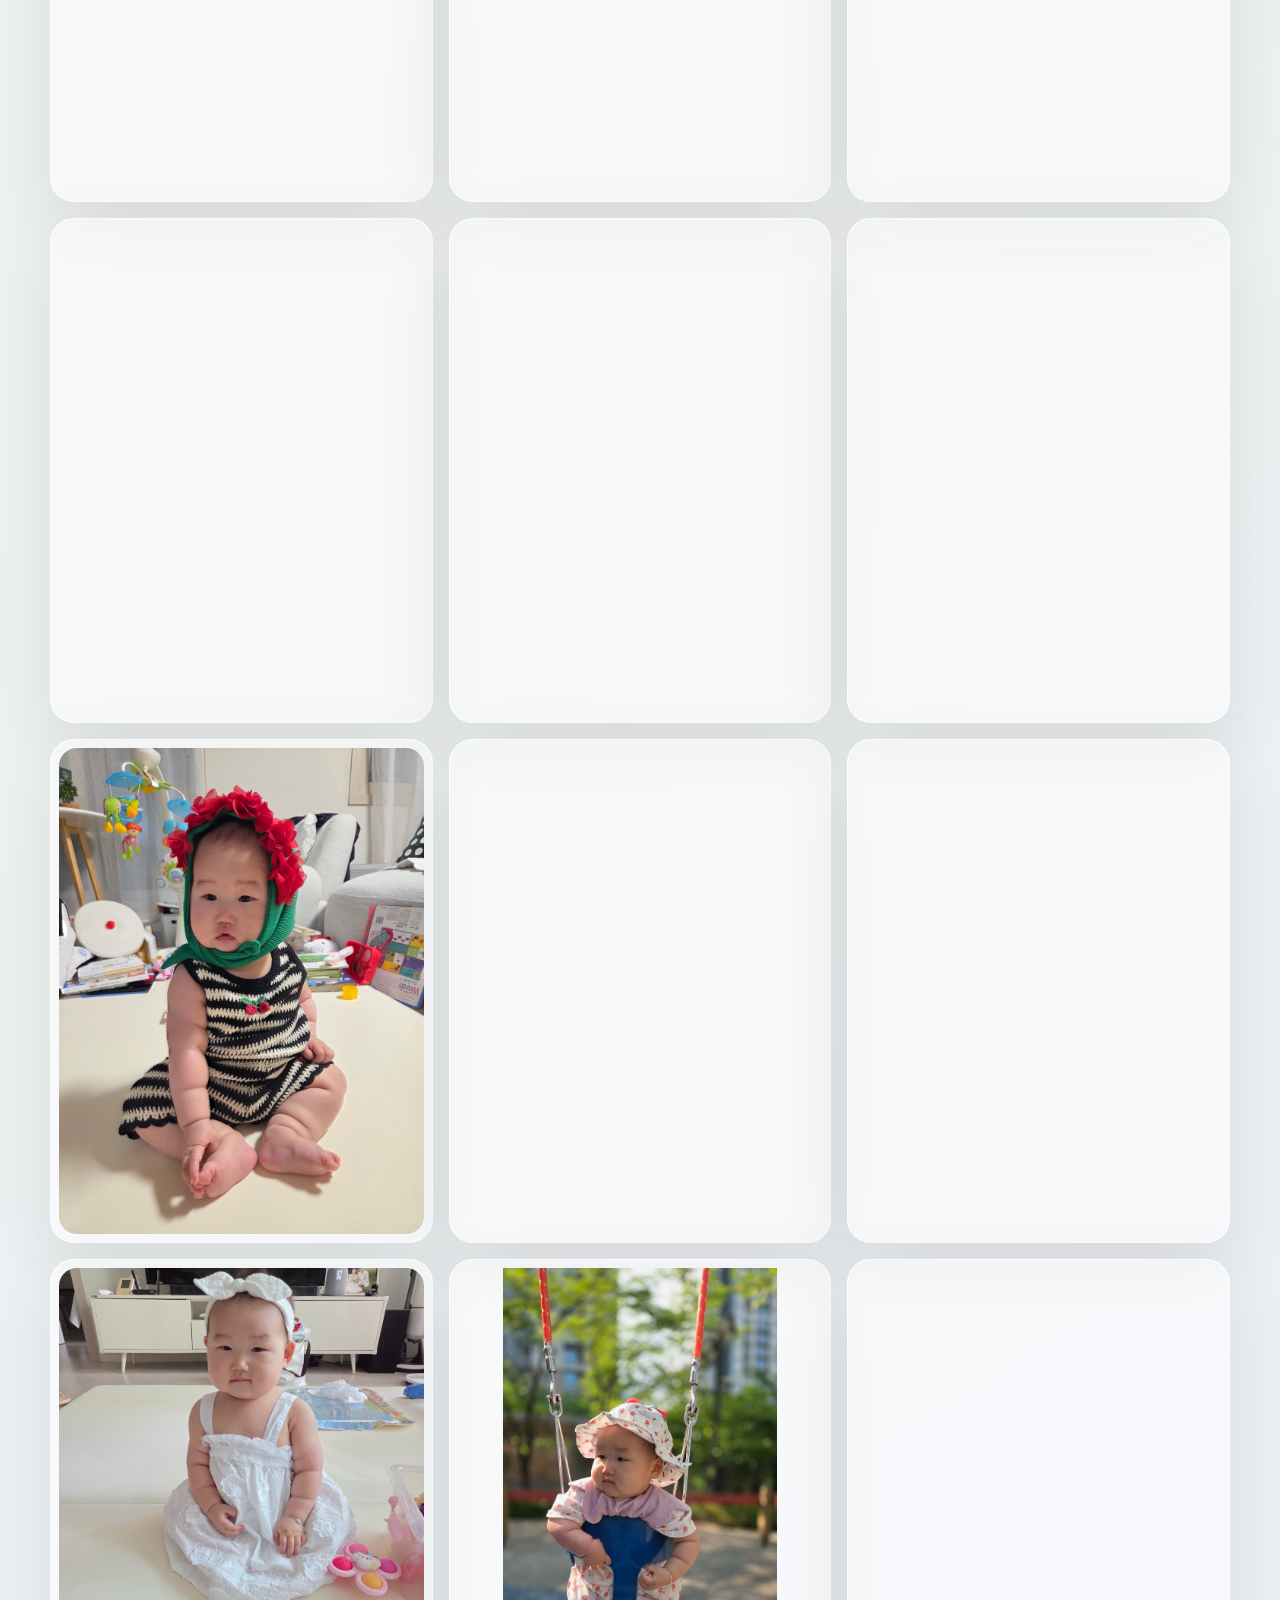
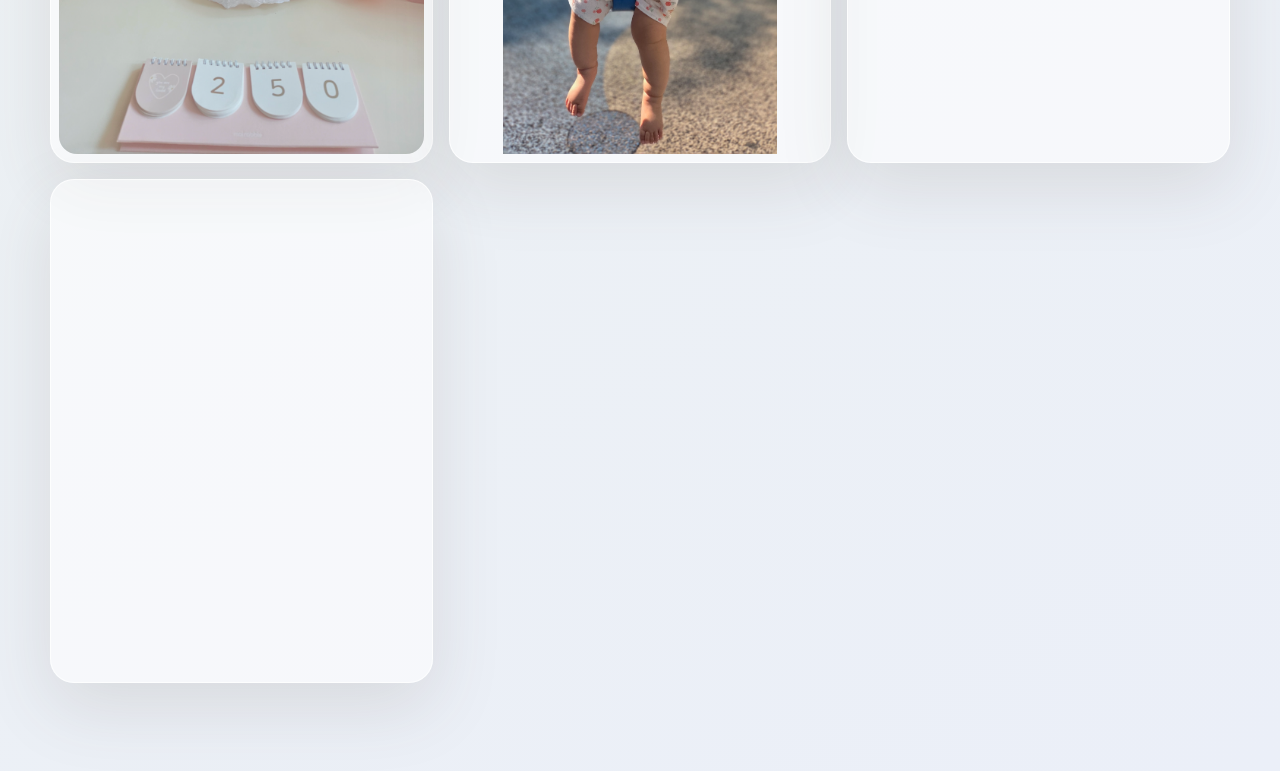
==== commit f79c9810: "Add files via upload" ====
--- a/all-photos.html
+++ b/all-photos.html
@@ -31,24 +31,27 @@
 <a href="assets/photo-4.jpg" target="_blank" rel="noopener"><img src="assets/photo-4.jpg" alt="9 months placeholder" loading="lazy" decoding="async"></a>
 <a href="assets/photo-5.jpg" target="_blank" rel="noopener"><img src="assets/photo-5.jpg" alt="12 months placeholder" loading="lazy" decoding="async"></a>
 <a href="assets/photo-6.jpeg" target="_blank" rel="noopener"><img src="assets/photo-6.jpeg" alt="12 months placeholder" loading="lazy" decoding="async"></a>
-<a href="assets/gallery-01.jpg" target="_blank" rel="noopener"><img src="assets/gallery - 1.png" alt="보빈이의 소중한 순간 01" loading="lazy" decoding="async"></a>
-<a href="assets/gallery-02.jpg" target="_blank" rel="noopener"><img src="assets/gallery - 2.png" alt="보빈이의 소중한 순간 02" loading="lazy" decoding="async"></a>
-<a href="assets/gallery-03.jpg" target="_blank" rel="noopener"><img src="assets/gallery - 3.png" alt="보빈이의 소중한 순간 03" loading="lazy" decoding="async"></a>
-<a href="assets/gallery-04.jpg" target="_blank" rel="noopener"><img src="assets/gallery - 4.png" alt="보빈이의 소중한 순간 04" loading="lazy" decoding="async"></a>
-<a href="assets/gallery-05.jpg" target="_blank" rel="noopener"><img src="assets/gallery - 5.png" alt="보빈이의 소중한 순간 05" loading="lazy" decoding="async"></a>
-<a href="assets/gallery-06.jpg" target="_blank" rel="noopener"><img src="assets/gallery - 6.png" alt="보빈이의 소중한 순간 06" loading="lazy" decoding="async"></a>
-<a href="assets/gallery-07.jpg" target="_blank" rel="noopener"><img src="assets/gallery - 7.png" alt="보빈이의 소중한 순간 07" loading="lazy" decoding="async"></a>
-<a href="assets/gallery-08.jpg" target="_blank" rel="noopener"><img src="assets/gallery - 8.png" alt="보빈이의 소중한 순간 08" loading="lazy" decoding="async"></a>
-<a href="assets/gallery-09.jpg" target="_blank" rel="noopener"><img src="assets/gallery - 9.png" alt="보빈이의 소중한 순간 09" loading="lazy" decoding="async"></a>
-<a href="assets/gallery-10.jpg" target="_blank" rel="noopener"><img src="assets/gallery - 10.png" alt="보빈이의 소중한 순간 10" loading="lazy" decoding="async"></a>
-<a href="assets/gallery-11.jpg" target="_blank" rel="noopener"><img src="assets/gallery - 11.png" alt="보빈이의 소중한 순간 11" loading="lazy" decoding="async"></a>
-<a href="assets/gallery-12.jpg" target="_blank" rel="noopener"><img src="assets/gallery - 12.png" alt="보빈이의 소중한 순간 12" loading="lazy" decoding="async"></a>
-<a href="assets/gallery-13.jpg" target="_blank" rel="noopener"><img src="assets/gallery - 13.png" alt="보빈이의 소중한 순간 13" loading="lazy" decoding="async"></a>
-<a href="assets/gallery-14.jpg" target="_blank" rel="noopener"><img src="assets/gallery - 14.png" alt="보빈이의 소중한 순간 14" loading ="lazy", decoding ="async" /></a>
-<a href="assets/gallery-15.jpg" target="_blank" rel="noopener"><img src="assets/gallery - 15.png" alt="보빈이의 소중한 순간 15" loading ="lazy", decoding="async" /></a>
-<a href="assets/gallery-16.jpg" target="_blank" rel="noopener"><img src="assets/gallery - 16.png" alt="보빈이의 소중한 순간 16" loading="lazy" decoding="async"></a>
-<a href="assets/gallery-17.jpg" target="_blank" rel="noopener"><img src="assets/gallery - 17.png" alt="보빈이의 소중한 순간 17" loading="lazy" decoding="async"></a>
-<a href="assets/gallery-18.jpg" target="_blank" rel="noopener"><img src="assets/gallery - 18.png" alt="보빈이의 소중한 순간 18" loading="lazy" decoding="async"></a>
+<a href="assets/gallery - 1.png" target="_blank" rel="noopener"><img src="assets/gallery - 1.png" alt="보빈이의 소중한 순간 01" loading="lazy" decoding="async"></a>
+<a href="assets/gallery - 2.png" target="_blank" rel="noopener"><img src="assets/gallery - 2.png" alt="보빈이의 소중한 순간 02" loading="lazy" decoding="async"></a>
+<a href="assets/gallery - 3.png" target="_blank" rel="noopener"><img src="assets/gallery - 3.png" alt="보빈이의 소중한 순간 03" loading="lazy" decoding="async"></a>
+<a href="assets/gallery - 4.png" target="_blank" rel="noopener"><img src="assets/gallery - 4.png" alt="보빈이의 소중한 순간 04" loading="lazy" decoding="async"></a>
+<a href="assets/gallery - 5.png" target="_blank" rel="noopener"><img src="assets/gallery - 5.png" alt="보빈이의 소중한 순간 05" loading="lazy" decoding="async"></a>
+<a href="assets/gallery - 6.png" target="_blank" rel="noopener"><img src="assets/gallery - 6.png" alt="보빈이의 소중한 순간 06" loading="lazy" decoding="async"></a>
+<a href="assets/gallery - 7.png" target="_blank" rel="noopener"><img src="assets/gallery - 7.png" alt="보빈이의 소중한 순간 07" loading="lazy" decoding="async"></a>
+<a href="assets/gallery - 8.png" target="_blank" rel="noopener"><img src="assets/gallery - 8.png" alt="보빈이의 소중한 순간 08" loading="lazy" decoding="async"></a>
+<a href="assets/gallery - 9.png" target="_blank" rel="noopener"><img src="assets/gallery - 9.png" alt="보빈이의 소중한 순간 09" loading="lazy" decoding="async"></a>
+<a href="assets/gallery - 10.png" target="_blank" rel="noopener"><img src="assets/gallery - 10.png" alt="보빈이의 소중한 순간 10" loading="lazy" decoding="async"></a>
+<a href="assets/gallery - 11.png" target="_blank" rel="noopener"><img src="assets/gallery - 11.png" alt="보빈이의 소중한 순간 11" loading="lazy" decoding="async"></a>
+<a href="assets/gallery - 12.png" target="_blank" rel="noopener"><img src="assets/gallery - 12.png" alt="보빈이의 소중한 순간 12" loading="lazy" decoding="async"></a>
+<a href="assets/gallery - 13.png" target="_blank" rel="noopener"><img src="assets/gallery - 13.png" alt="보빈이의 소중한 순간 13" loading="lazy" decoding="async"></a>
+<a href="assets/gallery - 14.png" target="_blank" rel="noopener"><img src="assets/gallery - 14.png" alt="보빈이의 소중한 순간 14" loading ="lazy", decoding ="async" /></a>
+<a href="assets/gallery - 15.png" target="_blank" rel="noopener"><img src="assets/gallery - 15.png" alt="보빈이의 소중한 순간 15" loading ="lazy", decoding="async" /></a>
+<a href="assets/gallery - 16.png" target="_blank" rel="noopener"><img src="assets/gallery - 16.png" alt="보빈이의 소중한 순간 16" loading="lazy" decoding="async"></a>
+<a href="assets/gallery - 17.png" target="_blank" rel="noopener"><img src="assets/gallery - 17.png" alt="보빈이의 소중한 순간 17" loading="lazy" decoding="async"></a>
+<a href="assets/gallery - 18.png" target="_blank" rel="noopener"><img src="assets/gallery - 18.png" alt="보빈이의 소중한 순간 18" loading="lazy" decoding="async"></a>
+<a href="assets/gallery - 19.png" target="_blank" rel="noopener"><img src="assets/gallery - 19.png" alt="보빈이의 소중한 순간 19" loading="lazy" decoding="async"></a>
+<a href="assets/gallery - 20.png" target="_blank" rel="noopener"><img src="assets/gallery - 20.png" alt="보빈이의 소중한 순간 20" loading="lazy" decoding="async"></a>
+<a href="assets/gallery - 21.png" target="_blank" rel="noopener"><img src="assets/gallery - 21.png" alt="보빈이의 소중한 순간 21" loading="lazy" decoding="async"></a>
 </div>
 </main>
 </body>
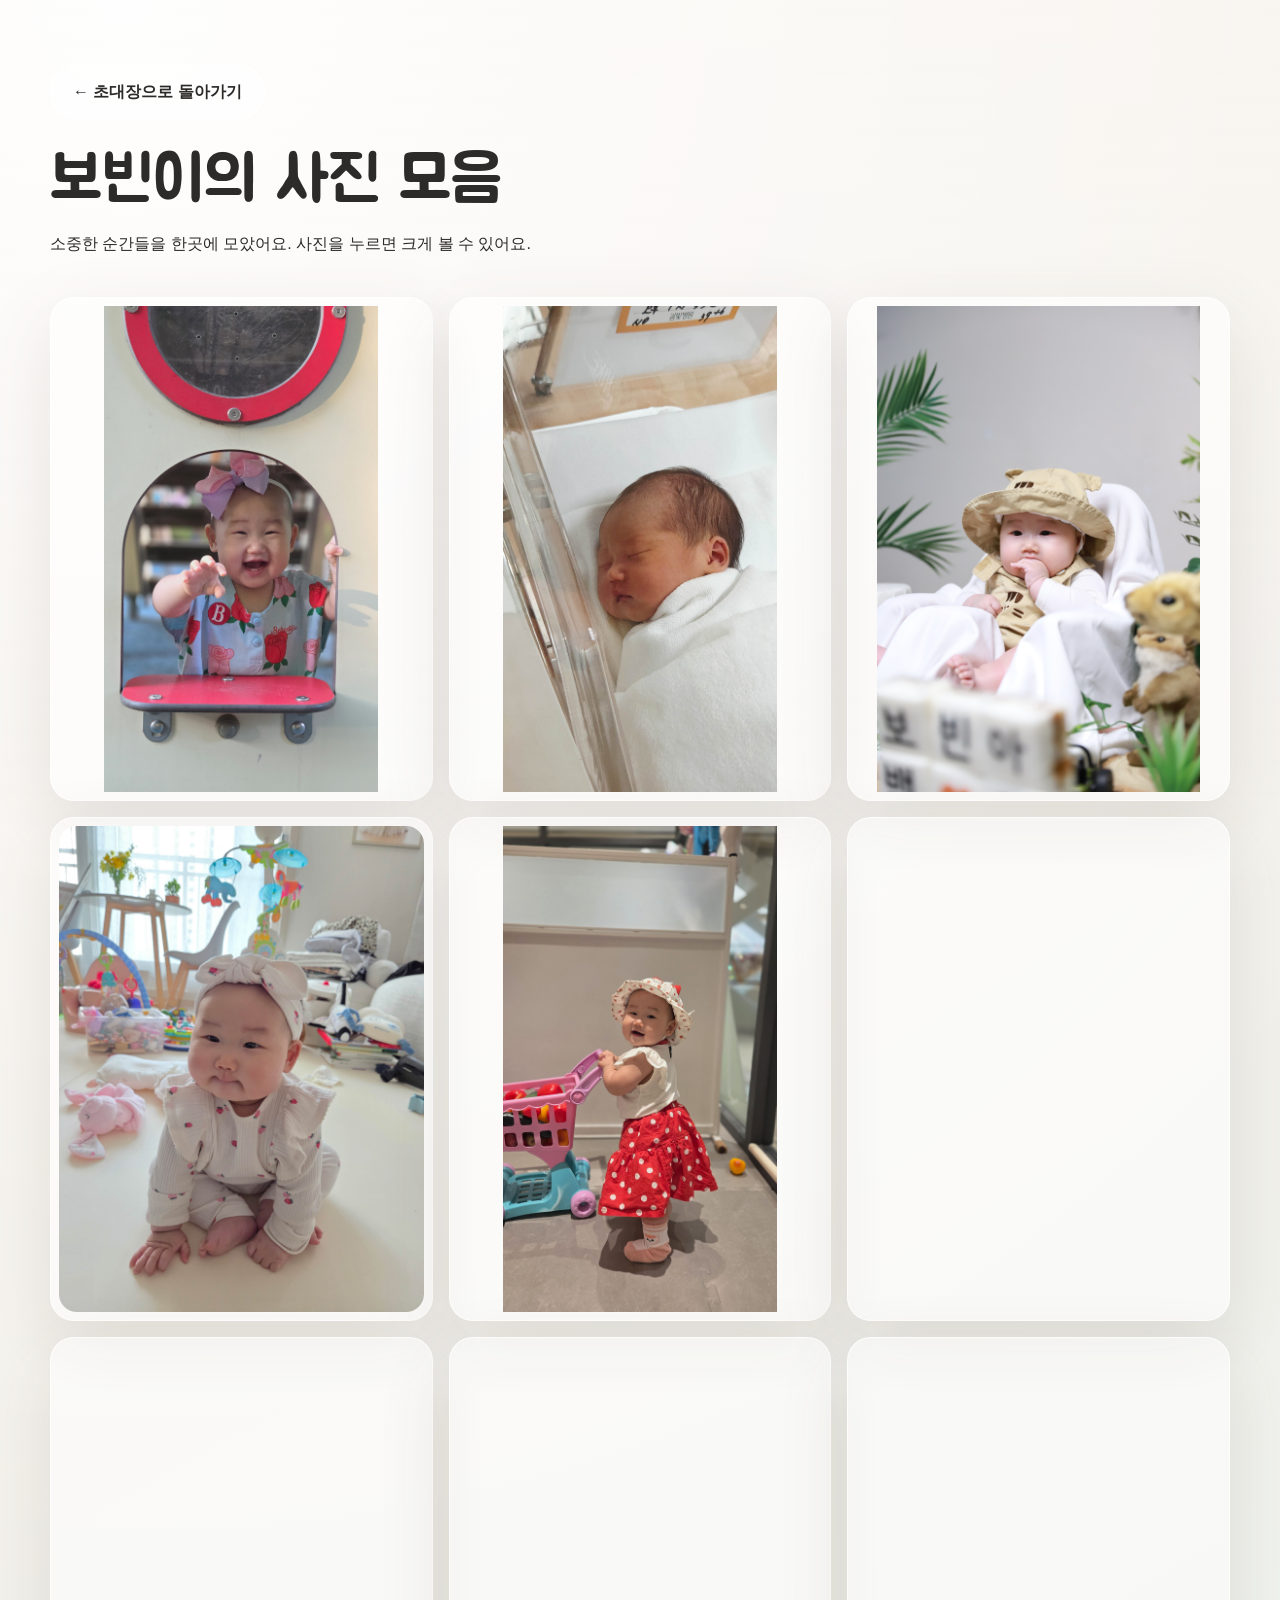
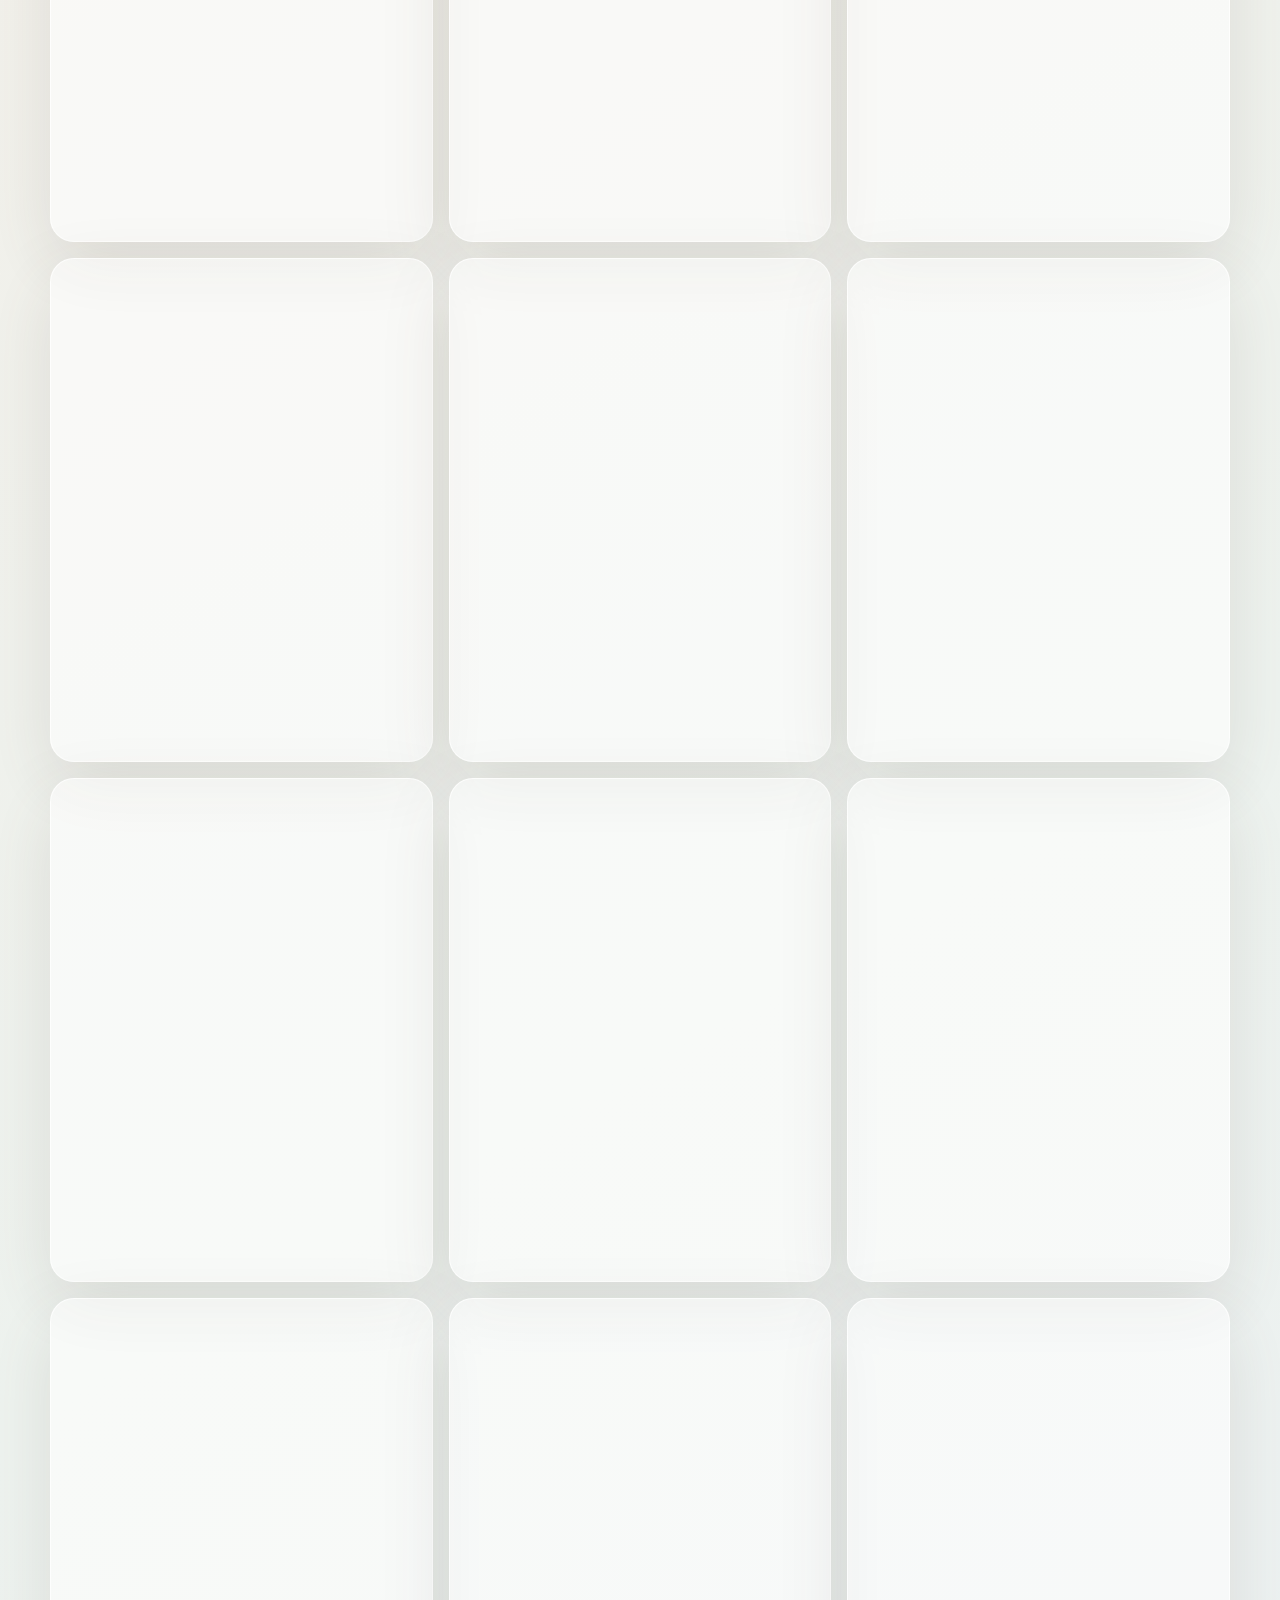
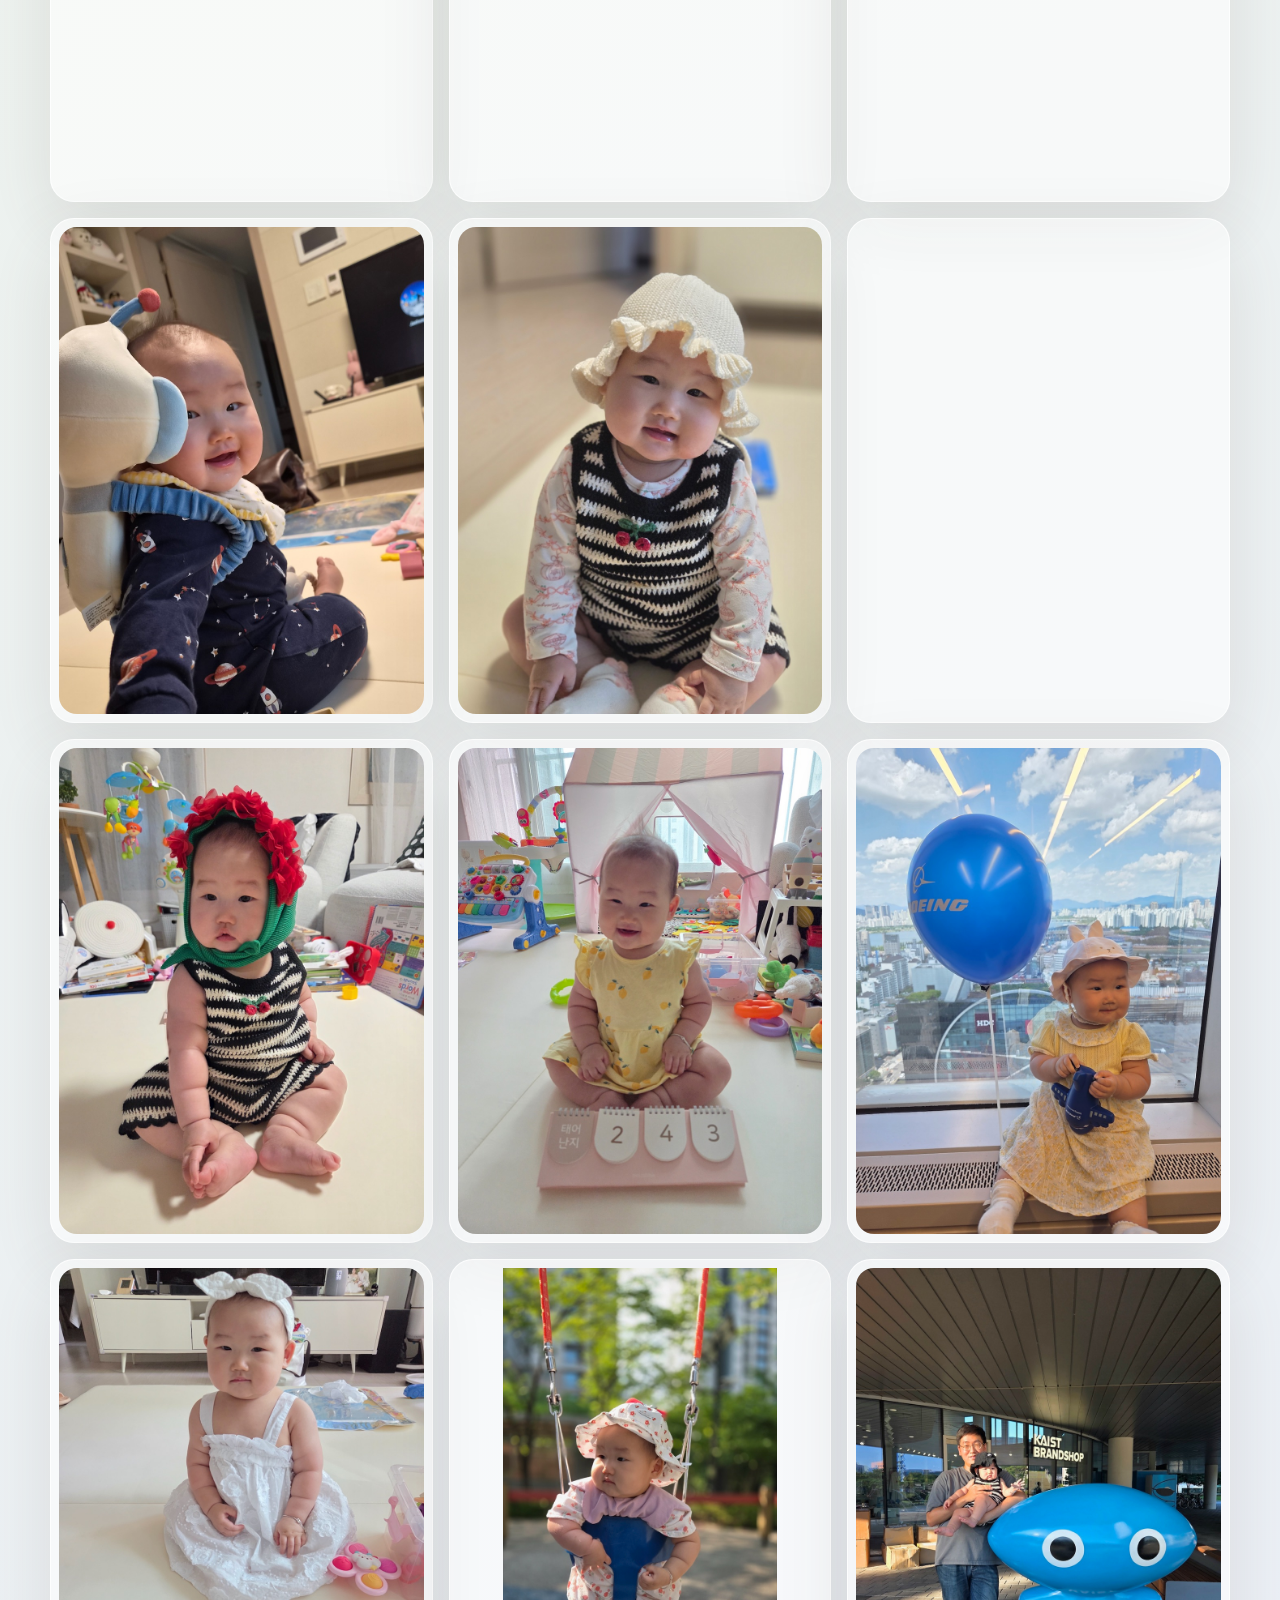
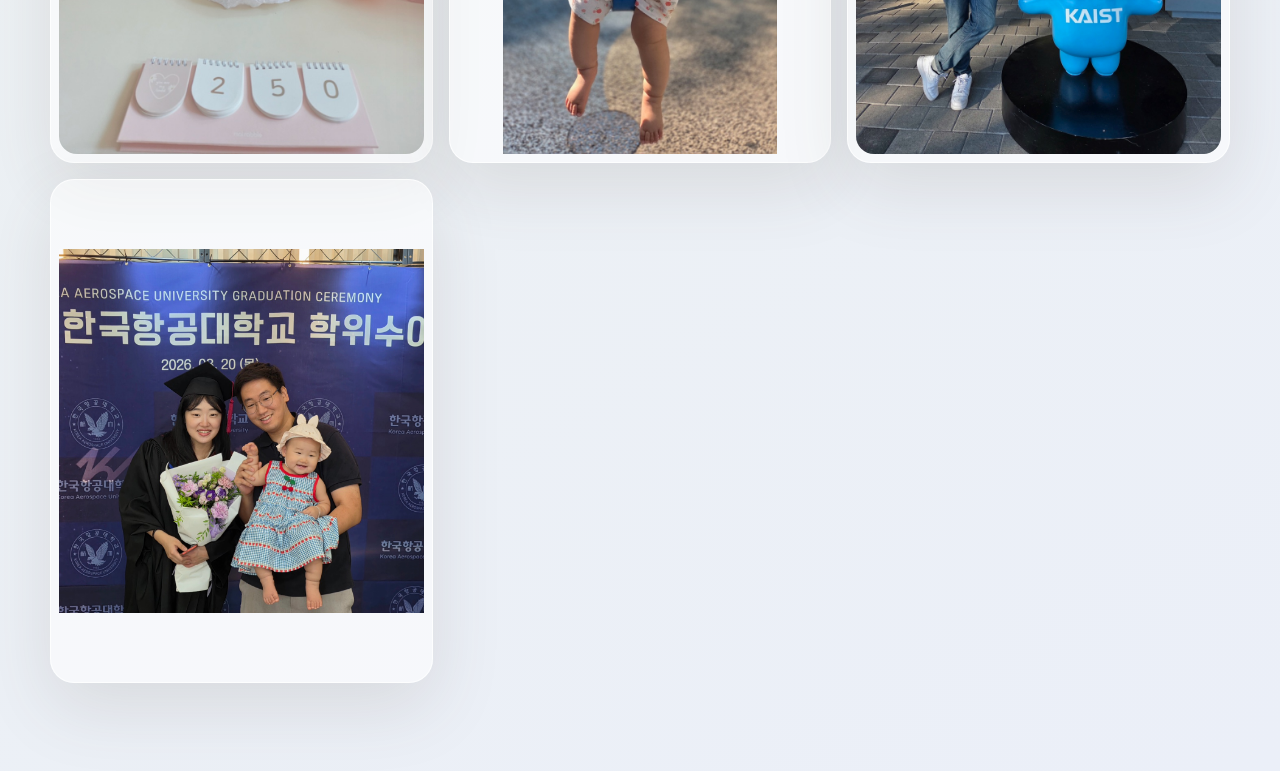
==== commit 04e2ee22: "Fix image paths for gallery in all-photos.html Updated image source paths for gallery images." ====
--- a/all-photos.html
+++ b/all-photos.html
@@ -31,27 +31,27 @@
 <a href="assets/photo-4.jpg" target="_blank" rel="noopener"><img src="assets/photo-4.jpg" alt="9 months placeholder" loading="lazy" decoding="async"></a>
 <a href="assets/photo-5.jpg" target="_blank" rel="noopener"><img src="assets/photo-5.jpg" alt="12 months placeholder" loading="lazy" decoding="async"></a>
 <a href="assets/photo-6.jpeg" target="_blank" rel="noopener"><img src="assets/photo-6.jpeg" alt="12 months placeholder" loading="lazy" decoding="async"></a>
-<a href="assets/gallery - 1.png" target="_blank" rel="noopener"><img src="assets/gallery - 1.png" alt="보빈이의 소중한 순간 01" loading="lazy" decoding="async"></a>
-<a href="assets/gallery - 2.png" target="_blank" rel="noopener"><img src="assets/gallery - 2.png" alt="보빈이의 소중한 순간 02" loading="lazy" decoding="async"></a>
-<a href="assets/gallery - 3.png" target="_blank" rel="noopener"><img src="assets/gallery - 3.png" alt="보빈이의 소중한 순간 03" loading="lazy" decoding="async"></a>
-<a href="assets/gallery - 4.png" target="_blank" rel="noopener"><img src="assets/gallery - 4.png" alt="보빈이의 소중한 순간 04" loading="lazy" decoding="async"></a>
-<a href="assets/gallery - 5.png" target="_blank" rel="noopener"><img src="assets/gallery - 5.png" alt="보빈이의 소중한 순간 05" loading="lazy" decoding="async"></a>
-<a href="assets/gallery - 6.png" target="_blank" rel="noopener"><img src="assets/gallery - 6.png" alt="보빈이의 소중한 순간 06" loading="lazy" decoding="async"></a>
-<a href="assets/gallery - 7.png" target="_blank" rel="noopener"><img src="assets/gallery - 7.png" alt="보빈이의 소중한 순간 07" loading="lazy" decoding="async"></a>
-<a href="assets/gallery - 8.png" target="_blank" rel="noopener"><img src="assets/gallery - 8.png" alt="보빈이의 소중한 순간 08" loading="lazy" decoding="async"></a>
-<a href="assets/gallery - 9.png" target="_blank" rel="noopener"><img src="assets/gallery - 9.png" alt="보빈이의 소중한 순간 09" loading="lazy" decoding="async"></a>
-<a href="assets/gallery - 10.png" target="_blank" rel="noopener"><img src="assets/gallery - 10.png" alt="보빈이의 소중한 순간 10" loading="lazy" decoding="async"></a>
-<a href="assets/gallery - 11.png" target="_blank" rel="noopener"><img src="assets/gallery - 11.png" alt="보빈이의 소중한 순간 11" loading="lazy" decoding="async"></a>
-<a href="assets/gallery - 12.png" target="_blank" rel="noopener"><img src="assets/gallery - 12.png" alt="보빈이의 소중한 순간 12" loading="lazy" decoding="async"></a>
-<a href="assets/gallery - 13.png" target="_blank" rel="noopener"><img src="assets/gallery - 13.png" alt="보빈이의 소중한 순간 13" loading="lazy" decoding="async"></a>
-<a href="assets/gallery - 14.png" target="_blank" rel="noopener"><img src="assets/gallery - 14.png" alt="보빈이의 소중한 순간 14" loading ="lazy", decoding ="async" /></a>
-<a href="assets/gallery - 15.png" target="_blank" rel="noopener"><img src="assets/gallery - 15.png" alt="보빈이의 소중한 순간 15" loading ="lazy", decoding="async" /></a>
-<a href="assets/gallery - 16.png" target="_blank" rel="noopener"><img src="assets/gallery - 16.png" alt="보빈이의 소중한 순간 16" loading="lazy" decoding="async"></a>
-<a href="assets/gallery - 17.png" target="_blank" rel="noopener"><img src="assets/gallery - 17.png" alt="보빈이의 소중한 순간 17" loading="lazy" decoding="async"></a>
-<a href="assets/gallery - 18.png" target="_blank" rel="noopener"><img src="assets/gallery - 18.png" alt="보빈이의 소중한 순간 18" loading="lazy" decoding="async"></a>
-<a href="assets/gallery - 19.png" target="_blank" rel="noopener"><img src="assets/gallery - 19.png" alt="보빈이의 소중한 순간 19" loading="lazy" decoding="async"></a>
-<a href="assets/gallery - 20.png" target="_blank" rel="noopener"><img src="assets/gallery - 20.png" alt="보빈이의 소중한 순간 20" loading="lazy" decoding="async"></a>
-<a href="assets/gallery - 21.png" target="_blank" rel="noopener"><img src="assets/gallery - 21.png" alt="보빈이의 소중한 순간 21" loading="lazy" decoding="async"></a>
+<a href="assets/gallery - 1.png" target="_blank" rel="noopener"><img src="assets/gallery-01.jpg" alt="보빈이의 소중한 순간 01" loading="lazy" decoding="async"></a>
+<a href="assets/gallery - 2.png" target="_blank" rel="noopener"><img src="assets/gallery-02.jpg" alt="보빈이의 소중한 순간 02" loading="lazy" decoding="async"></a>
+<a href="assets/gallery - 3.png" target="_blank" rel="noopener"><img src="assets/gallery-03.jpg" alt="보빈이의 소중한 순간 03" loading="lazy" decoding="async"></a>
+<a href="assets/gallery - 4.png" target="_blank" rel="noopener"><img src="assets/gallery-04.jpg" alt="보빈이의 소중한 순간 04" loading="lazy" decoding="async"></a>
+<a href="assets/gallery - 5.png" target="_blank" rel="noopener"><img src="assets/gallery-05.jpg" alt="보빈이의 소중한 순간 05" loading="lazy" decoding="async"></a>
+<a href="assets/gallery - 6.png" target="_blank" rel="noopener"><img src="assets/gallery-06.jpg" alt="보빈이의 소중한 순간 06" loading="lazy" decoding="async"></a>
+<a href="assets/gallery - 7.png" target="_blank" rel="noopener"><img src="assets/gallery-07.jpg" alt="보빈이의 소중한 순간 07" loading="lazy" decoding="async"></a>
+<a href="assets/gallery - 8.png" target="_blank" rel="noopener"><img src="assets/gallery-08.jpg" alt="보빈이의 소중한 순간 08" loading="lazy" decoding="async"></a>
+<a href="assets/gallery - 9.png" target="_blank" rel="noopener"><img src="assets/gallery-09.jpg" alt="보빈이의 소중한 순간 09" loading="lazy" decoding="async"></a>
+<a href="assets/gallery - 10.png" target="_blank" rel="noopener"><img src="assets/gallery-10.jpg" alt="보빈이의 소중한 순간 10" loading="lazy" decoding="async"></a>
+<a href="assets/gallery - 11.png" target="_blank" rel="noopener"><img src="assets/gallery-11.jpg" alt="보빈이의 소중한 순간 11" loading="lazy" decoding="async"></a>
+<a href="assets/gallery - 12.png" target="_blank" rel="noopener"><img src="assets/gallery-12.jpg" alt="보빈이의 소중한 순간 12" loading="lazy" decoding="async"></a>
+<a href="assets/gallery - 13.png" target="_blank" rel="noopener"><img src="assets/gallery-13.jpg" alt="보빈이의 소중한 순간 13" loading="lazy" decoding="async"></a>
+<a href="assets/gallery - 14.png" target="_blank" rel="noopener"><img src="assets/gallery-14.jpg" alt="보빈이의 소중한 순간 14" loading ="lazy", decoding ="async" /></a>
+<a href="assets/gallery - 15.png" target="_blank" rel="noopener"><img src="assets/gallery-15.jpg" alt="보빈이의 소중한 순간 15" loading ="lazy", decoding="async" /></a>
+<a href="assets/gallery - 16.png" target="_blank" rel="noopener"><img src="assets/gallery-16.jpg" alt="보빈이의 소중한 순간 16" loading="lazy" decoding="async"></a>
+<a href="assets/gallery - 17.png" target="_blank" rel="noopener"><img src="assets/gallery-17.jpg" alt="보빈이의 소중한 순간 17" loading="lazy" decoding="async"></a>
+<a href="assets/gallery - 18.png" target="_blank" rel="noopener"><img src="assets/gallery-18.jpg" alt="보빈이의 소중한 순간 18" loading="lazy" decoding="async"></a>
+<a href="assets/gallery - 19.png" target="_blank" rel="noopener"><img src="assets/gallery-19.jpg" alt="보빈이의 소중한 순간 19" loading="lazy" decoding="async"></a>
+<a href="assets/gallery - 20.png" target="_blank" rel="noopener"><img src="assets/gallery-20.jpg" alt="보빈이의 소중한 순간 20" loading="lazy" decoding="async"></a>
+<a href="assets/gallery - 21.png" target="_blank" rel="noopener"><img src="assets/gallery-21.jpg" alt="보빈이의 소중한 순간 21" loading="lazy" decoding="async"></a>
 </div>
 </main>
 </body>
--- a/styles.css
+++ b/styles.css
@@ -300,3 +300,12 @@
 .gallery-counter { min-width: 64px; text-align: center; font-variant-numeric: tabular-nums; }
 .gallery-slider:focus-visible, .gallery-controls button:focus-visible { outline: 3px solid var(--ink); outline-offset: 4px; }
 @media (max-width: 520px) { .gallery-slider { padding: 8px; border-radius: 28px; } .gallery-viewport { border-radius: 20px; } }
+
+/* First-year recap: preserve the video's natural proportions. */
+.recap-frame { max-width: 900px; margin: 0 auto; padding: 12px; }
+.recap-video { display: block; width: 100%; height: auto; max-height: 80vh; object-fit: contain; border-radius: 22px; background: #171615; }
+.recap-video:focus-visible { outline: 3px solid var(--ink); outline-offset: 4px; }
+@media (max-width: 520px) {
+  .recap-frame { padding: 8px; border-radius: 28px; }
+  .recap-video { border-radius: 20px; }
+}
